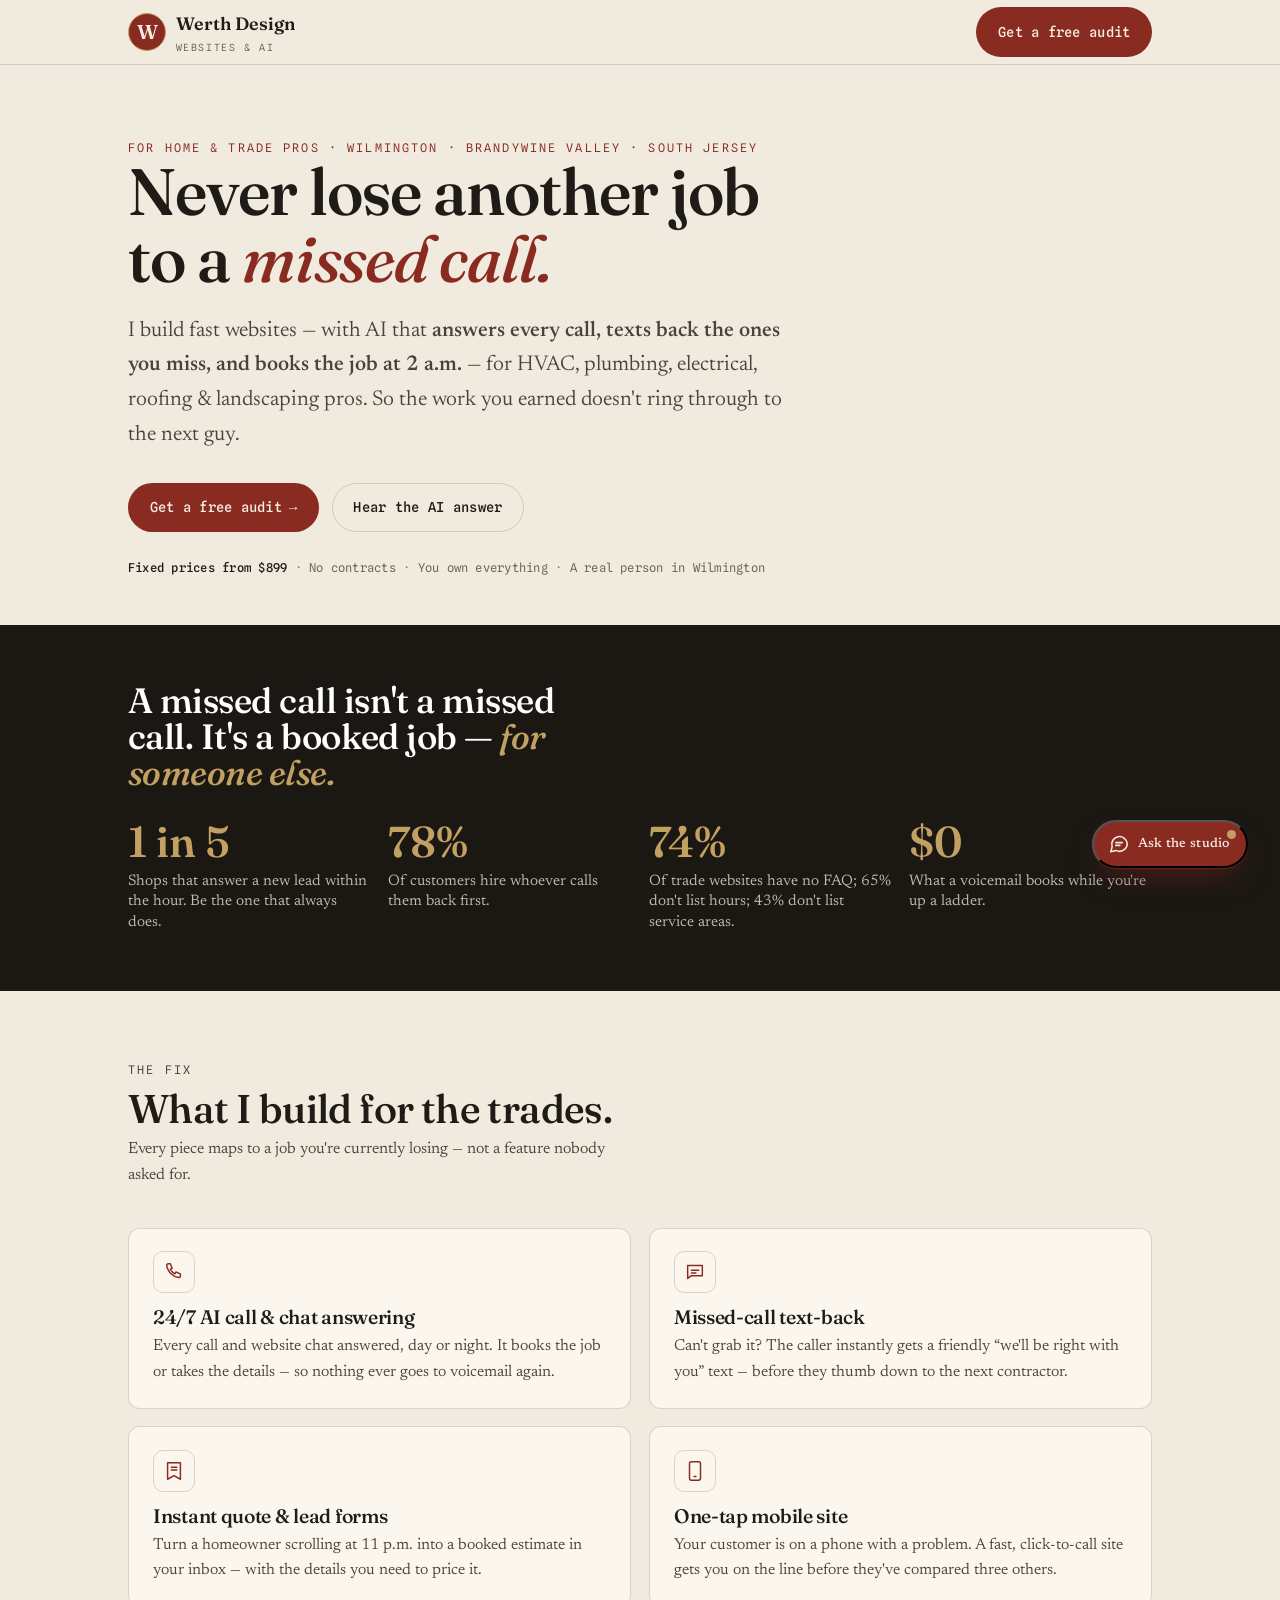
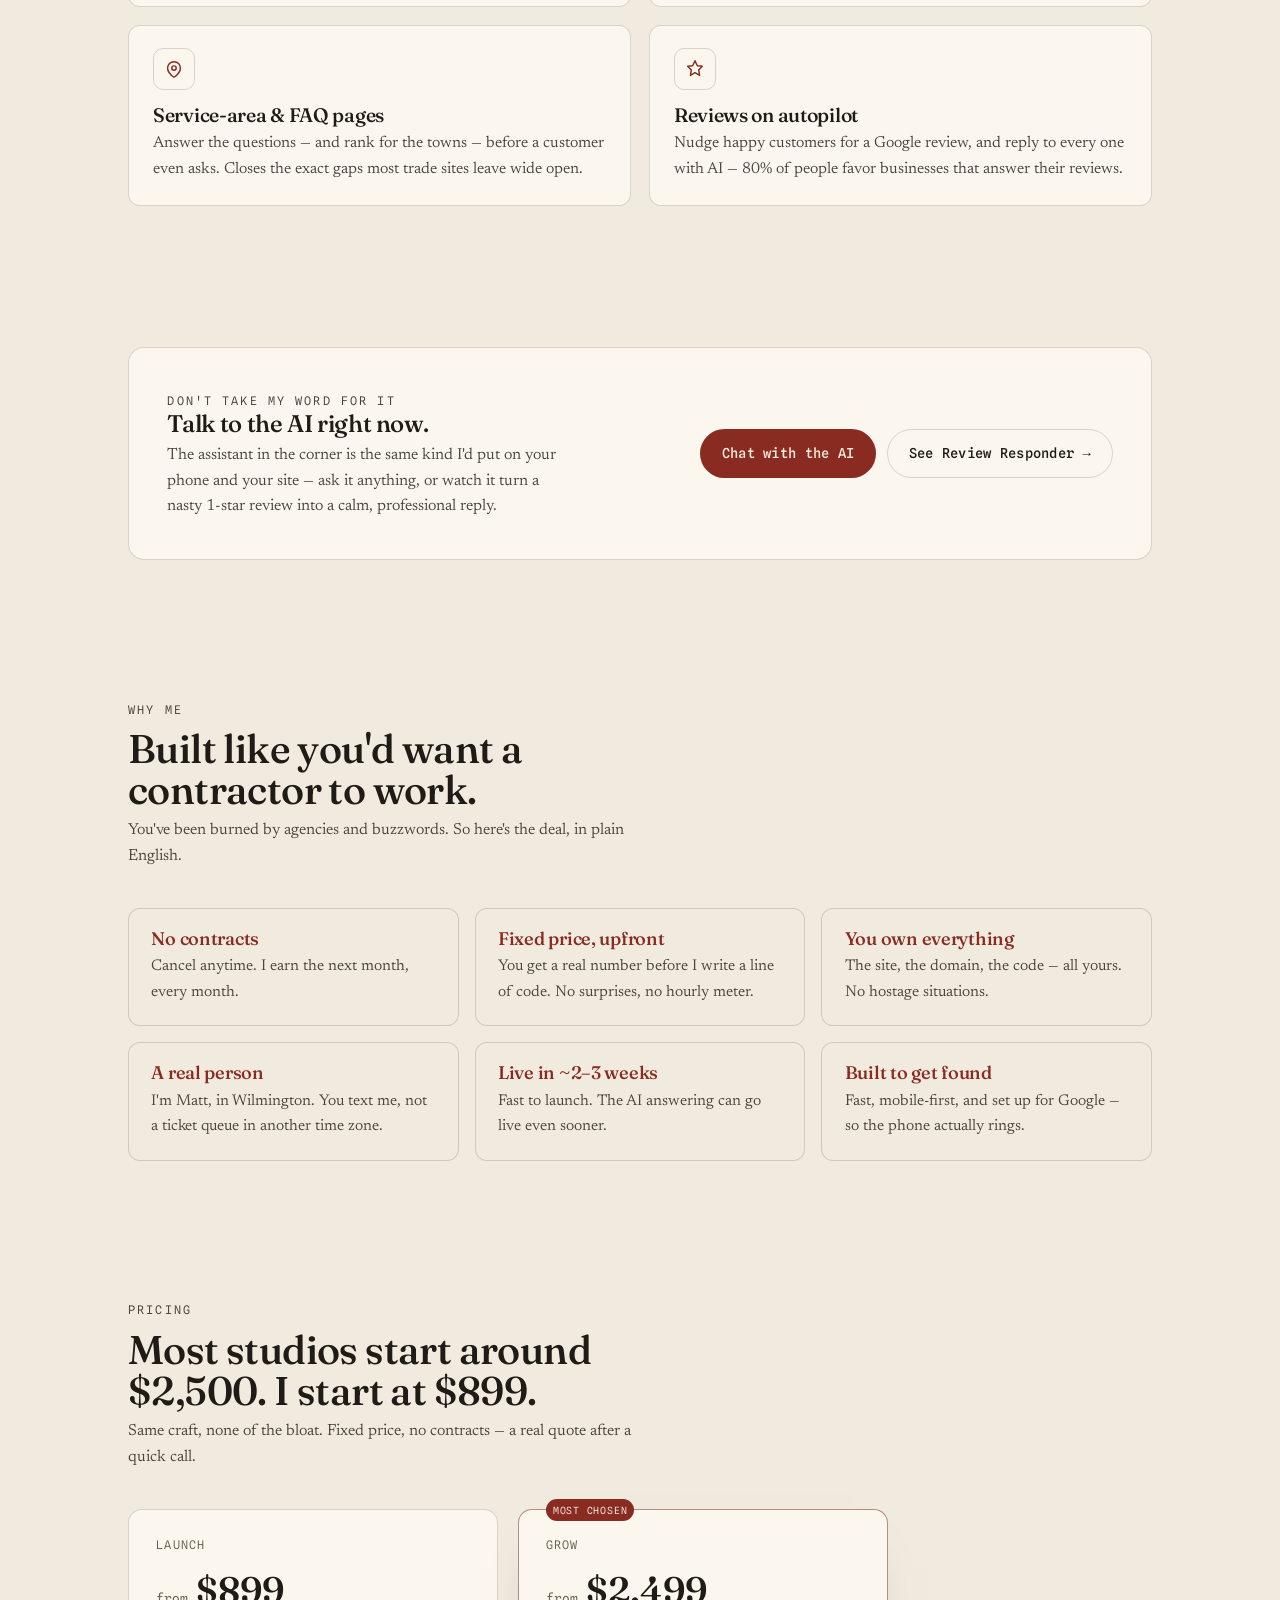
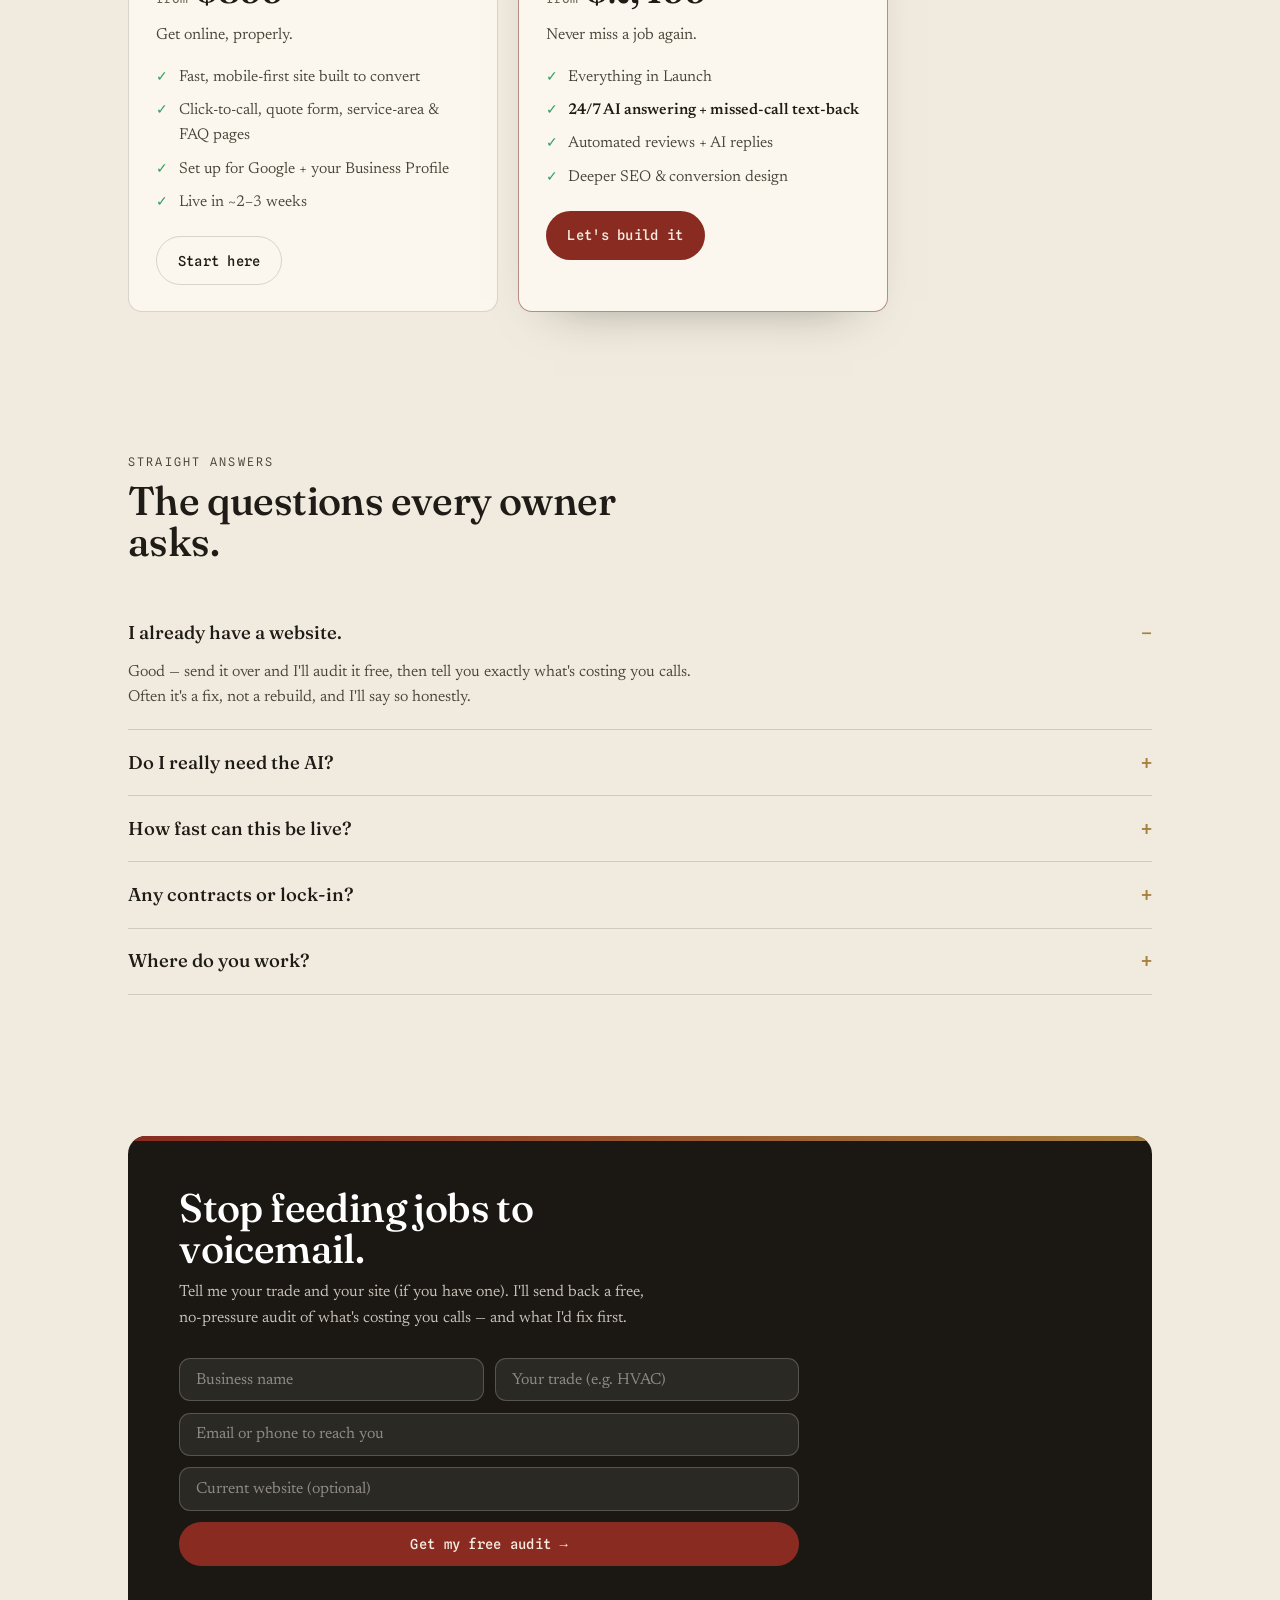
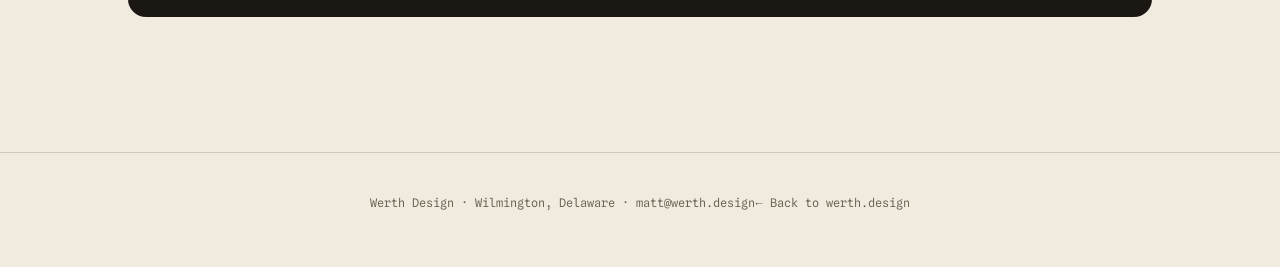
==== for/home-services/index.html @ 43d258b4 "Add /for/home-services landing page (SEO + conversion for the #1 segment) Trade-focused page: missed" ====
<!DOCTYPE html>
<html lang="en">
<head>
<meta charset="utf-8" />
<meta name="viewport" content="width=device-width, initial-scale=1" />
<title>Home Services Websites + AI That Answers Every Call — Wilmington, DE | Werth Design</title>
<meta name="description" content="Fast websites and AI that answers every call for home & trade pros — HVAC, plumbing, electrical, roofing, landscaping — across Wilmington, the Brandywine Valley & South Jersey. Never lose a job to voicemail. Fixed prices from $899, no contracts." />
<link rel="canonical" href="https://werth.design/for/home-services/" />
<meta name="robots" content="index, follow" />
<meta property="og:type" content="website" />
<meta property="og:url" content="https://werth.design/for/home-services/" />
<meta property="og:title" content="Never lose another job to a missed call — Websites + AI for the trades" />
<meta property="og:description" content="Fast websites + AI that answers every call, texts back missed ones, and books the job at 2 a.m. For home & trade pros in Wilmington, the Brandywine Valley & South Jersey." />
<meta property="og:image" content="https://werth.design/assets/og-image.png" />
<meta name="twitter:card" content="summary_large_image" />
<link rel="icon" type="image/svg+xml" href="/assets/favicon.svg" />
<link rel="preconnect" href="https://fonts.googleapis.com" />
<link rel="preconnect" href="https://fonts.gstatic.com" crossorigin />
<link href="https://fonts.googleapis.com/css2?family=Fraunces:ital,opsz,wght@0,9..144,400..600;1,9..144,400..500&family=Newsreader:opsz,wght@6..72,320..500&family=Spline+Sans+Mono:wght@400;500;600&display=swap" rel="stylesheet" />
<link rel="stylesheet" href="/assets/chatbot.css?v=6" />
<script type="application/ld+json">
{
  "@context": "https://schema.org",
  "@type": "Service",
  "serviceType": "Website design and AI phone/chat answering for home service businesses",
  "provider": { "@type": "LocalBusiness", "name": "Werth Design", "areaServed": ["Wilmington DE","Brandywine Valley","Chester County PA","South Jersey","Greater Philadelphia"], "url": "https://werth.design", "email": "matt@werth.design" },
  "audience": { "@type": "Audience", "audienceType": "HVAC, plumbing, electrical, roofing, landscaping and other home & trade services" },
  "offers": { "@type": "Offer", "priceCurrency": "USD", "price": "899", "description": "Starter website from $899; website with AI answering from $2,499. Fixed price, no contracts." }
}
</script>
<style>
  :root{
    --paper:#f1ebdf; --paper-2:#ece4d4; --paper-deep:#e6ddc9; --card:#fbf7ee;
    --ink:#1f1b16; --ink-soft:#4a4339; --ink-faint:#6b6253;
    --oxblood:#8a2b22; --oxblood-dk:#6e2019; --brass:#a6803f; --brass-lt:#c2a061; --green:#2f9e5f;
    --night:#1b1814; --hair:rgba(31,27,22,.16); --hair-2:rgba(31,27,22,.09);
    --disp:"Fraunces",Georgia,serif; --text:"Newsreader",Georgia,serif; --mono:"Spline Sans Mono",ui-monospace,monospace;
    --ease:cubic-bezier(.2,.65,.2,1);
  }
  *{box-sizing:border-box;margin:0;padding:0;}
  html{scroll-behavior:smooth;-webkit-text-size-adjust:100%;}
  body{background:var(--paper);color:var(--ink);font-family:var(--text);font-size:clamp(1.02rem,.5vw+.95rem,1.14rem);line-height:1.62;font-weight:380;-webkit-font-smoothing:antialiased;}
  .wrap{max-width:1120px;margin:0 auto;padding:0 clamp(1.2rem,4vw,3rem);}
  a{color:var(--oxblood);text-decoration:none;} a:hover{text-decoration:underline;}
  strong{font-weight:560;color:inherit;}
  h1,h2,h3{font-family:var(--disp);letter-spacing:-.015em;line-height:1.03;}
  .btn{display:inline-flex;align-items:center;gap:.5em;font-family:var(--mono);font-size:.86rem;letter-spacing:.02em;font-weight:500;padding:.9em 1.5em;border-radius:100px;cursor:pointer;border:1px solid transparent;transition:transform .15s var(--ease),background .2s;text-decoration:none;}
  .btn:hover{transform:translateY(-1px);text-decoration:none;}
  .btn-cta{background:var(--oxblood);color:#f6ede0;}
  .btn-cta:hover{background:var(--oxblood-dk);}
  .btn-ghost{background:transparent;color:var(--ink);border-color:var(--hair);}
  .btn-ghost:hover{border-color:var(--oxblood);color:var(--oxblood);}
  .kicker{font-family:var(--mono);font-size:.74rem;letter-spacing:.18em;text-transform:uppercase;color:var(--oxblood);}

  /* header */
  header.lp{position:sticky;top:0;z-index:30;background:color-mix(in srgb,var(--paper) 90%,transparent);backdrop-filter:blur(8px);border-bottom:1px solid var(--hair);}
  .lp-head{display:flex;align-items:center;justify-content:space-between;height:64px;}
  .brand{display:flex;align-items:center;gap:.6rem;color:var(--ink);}
  .brand:hover{text-decoration:none;}
  .seal{width:38px;height:38px;border-radius:50%;background:var(--oxblood);color:#f3ecdf;display:grid;place-items:center;font-family:var(--disp);font-weight:600;font-size:1.25rem;border:1.5px solid var(--brass-lt);}
  .brand b{font-family:var(--disp);font-weight:600;font-size:1.12rem;}
  .brand small{display:block;font-family:var(--mono);font-size:.62rem;letter-spacing:.16em;text-transform:uppercase;color:var(--ink-faint);}

  /* hero */
  .hero{padding:clamp(2.6rem,6vw,4.6rem) 0 clamp(2rem,4vw,3rem);}
  .hero h1{font-weight:560;font-size:clamp(2.4rem,6vw,4.1rem);max-width:16ch;}
  .hero h1 em{color:var(--oxblood);font-style:italic;font-weight:500;}
  .hero .sub{font-size:clamp(1.14rem,1.7vw,1.34rem);color:var(--ink-soft);margin-top:1.3rem;max-width:56ch;}
  .hero-cta{display:flex;flex-wrap:wrap;gap:.8rem;margin-top:1.9rem;}
  .trust-line{font-family:var(--mono);font-size:.76rem;letter-spacing:.02em;color:var(--ink-faint);margin-top:1.6rem;}
  .trust-line b{color:var(--ink);font-weight:500;}
  .trust-line .sep{color:var(--brass);margin:0 .45rem;}

  /* pain band */
  .pain{background:var(--night);color:var(--paper);padding:clamp(2.4rem,5vw,3.6rem) 0;}
  .pain h2{color:#fff;font-weight:520;font-size:clamp(1.6rem,3vw,2.2rem);max-width:20ch;}
  .pain h2 em{color:var(--brass-lt);font-style:italic;font-weight:500;}
  .pain-grid{display:grid;grid-template-columns:repeat(4,1fr);gap:1.1rem;margin-top:1.8rem;}
  .pain-stat .n{font-family:var(--disp);font-weight:560;font-size:clamp(1.9rem,3.4vw,2.7rem);color:var(--brass-lt);line-height:1;}
  .pain-stat .l{margin-top:.5rem;font-size:.95rem;color:rgba(241,235,223,.78);line-height:1.35;}

  /* sections */
  section{padding:clamp(2.8rem,5.5vw,4.4rem) 0;}
  .section-head{max-width:56ch;margin-bottom:clamp(1.8rem,3vw,2.6rem);}
  .section-head h2{font-weight:520;font-size:clamp(1.7rem,3.4vw,2.5rem);margin:.5rem 0 .5rem;}
  .section-head p{color:var(--ink-soft);}

  /* feature list */
  .feat{display:grid;grid-template-columns:1fr 1fr;gap:1.1rem;}
  .fcard{background:var(--card);border:1px solid var(--hair);border-radius:12px;padding:1.4rem 1.5rem;transition:transform .3s var(--ease),box-shadow .3s;}
  .fcard:hover{transform:translateY(-3px);box-shadow:0 22px 44px -34px rgba(31,27,22,.5);}
  .fcard .ic{width:42px;height:42px;border-radius:10px;border:1px solid var(--hair);color:var(--oxblood);display:grid;place-items:center;margin-bottom:.9rem;}
  .fcard .ic svg{width:22px;height:22px;}
  .fcard h3{font-weight:520;font-size:1.22rem;}
  .fcard p{color:var(--ink-soft);font-size:.99rem;margin-top:.4rem;}

  /* proof */
  .proof-box{background:var(--card);border:1px solid var(--hair);border-radius:16px;padding:clamp(1.6rem,3vw,2.4rem);display:flex;flex-wrap:wrap;align-items:center;justify-content:space-between;gap:1.4rem;}
  .proof-box .t{max-width:44ch;}
  .proof-box h3{font-weight:520;font-size:1.5rem;}
  .proof-box p{color:var(--ink-soft);margin-top:.4rem;}
  .proof-box .acts{display:flex;flex-wrap:wrap;gap:.7rem;}

  /* why / trust cards */
  .why{display:grid;grid-template-columns:repeat(3,1fr);gap:1rem;}
  .wcard{padding:1.3rem 1.4rem;border:1px solid var(--hair);border-radius:12px;background:var(--paper);}
  .wcard h3{font-weight:520;font-size:1.14rem;color:var(--oxblood);}
  .wcard p{color:var(--ink-soft);font-size:.97rem;margin-top:.35rem;}

  /* pricing */
  .price-grid{display:grid;grid-template-columns:1fr 1fr;gap:1.2rem;max-width:760px;}
  .price{background:var(--card);border:1px solid var(--hair);border-radius:14px;padding:1.6rem 1.7rem;position:relative;}
  .price.best{border-color:color-mix(in srgb,var(--oxblood) 42%,var(--hair));box-shadow:0 24px 50px -36px rgba(31,27,22,.5);}
  .price .flag{position:absolute;top:-.7rem;left:1.7rem;font-family:var(--mono);font-size:.62rem;letter-spacing:.08em;text-transform:uppercase;background:var(--oxblood);color:#f6ede0;padding:.3em .7em;border-radius:100px;}
  .price .nm{font-family:var(--mono);font-size:.74rem;letter-spacing:.1em;text-transform:uppercase;color:var(--ink-faint);}
  .price .amt{font-family:var(--disp);font-weight:560;font-size:2.3rem;margin:.3rem 0 .2rem;}
  .price .amt span{font-size:.8rem;font-family:var(--mono);color:var(--ink-faint);font-weight:400;}
  .price .for{color:var(--ink-soft);}
  .price ul{list-style:none;margin:1rem 0 1.3rem;}
  .price li{position:relative;padding-left:1.4rem;margin:.5rem 0;font-size:.98rem;color:var(--ink-soft);}
  .price li::before{content:"✓";position:absolute;left:0;color:var(--green);font-family:var(--mono);font-size:.85rem;}
  .price li strong{color:var(--ink);}

  /* faq */
  .faq details{border-bottom:1px solid var(--hair);padding:1.1rem 0;}
  .faq summary{font-family:var(--disp);font-weight:500;font-size:1.16rem;cursor:pointer;list-style:none;display:flex;justify-content:space-between;gap:1rem;}
  .faq summary::-webkit-details-marker{display:none;}
  .faq summary::after{content:"+";color:var(--brass);font-family:var(--mono);transition:transform .2s;}
  .faq details[open] summary::after{content:"–";}
  .faq details p{color:var(--ink-soft);margin-top:.7rem;max-width:64ch;}

  /* final cta + form */
  .final{background:var(--night);color:var(--paper);border-radius:18px;padding:clamp(2rem,4vw,3.2rem);position:relative;overflow:hidden;}
  .final::before{content:"";position:absolute;top:0;left:0;right:0;height:5px;background:linear-gradient(90deg,var(--oxblood),var(--brass));}
  .final h2{color:#fff;font-weight:520;font-size:clamp(1.7rem,3.4vw,2.5rem);max-width:20ch;}
  .final p{color:rgba(241,235,223,.82);margin-top:.7rem;max-width:52ch;}
  .aform{margin-top:1.6rem;display:grid;grid-template-columns:1fr 1fr;gap:.7rem;max-width:620px;}
  .aform input{background:rgba(241,235,223,.08);border:1px solid rgba(241,235,223,.22);border-radius:11px;padding:.8rem 1rem;font-family:var(--text);font-size:1rem;color:#fff;}
  .aform input::placeholder{color:rgba(241,235,223,.5);}
  .aform input:focus{outline:none;border-color:var(--brass-lt);}
  .aform .full{grid-column:1 / -1;}
  .aform button{grid-column:1 / -1;justify-content:center;}
  .aform-ok{grid-column:1 / -1;color:var(--brass-lt);font-family:var(--mono);font-size:.9rem;}

  footer.lp{padding:2.6rem 0 3.4rem;border-top:1px solid var(--hair);margin-top:clamp(2.5rem,5vw,4rem);font-family:var(--mono);font-size:.74rem;color:var(--ink-faint);display:flex;flex-wrap:wrap;justify-content:space-between;gap:.8rem;}
  footer.lp a{color:var(--ink-faint);}

  @media (max-width:820px){
    .pain-grid{grid-template-columns:1fr 1fr;}
    .feat,.why,.price-grid,.aform{grid-template-columns:1fr;}
  }
</style>
</head>
<body>

<header class="lp">
  <div class="wrap lp-head">
    <a class="brand" href="/"><span class="seal">W</span><span><b>Werth Design</b><small>Websites &amp; AI</small></span></a>
    <a class="btn btn-cta" href="#audit">Get a free audit</a>
  </div>
</header>

<main>
  <!-- HERO -->
  <section class="hero">
    <div class="wrap">
      <p class="kicker">For home &amp; trade pros · Wilmington · Brandywine Valley · South Jersey</p>
      <h1>Never lose another job to a <em>missed call.</em></h1>
      <p class="sub">I build fast websites — with AI that <strong>answers every call, texts back the ones you miss, and books the job at 2&nbsp;a.m.</strong> — for HVAC, plumbing, electrical, roofing &amp; landscaping pros. So the work you earned doesn't ring through to the next guy.</p>
      <div class="hero-cta">
        <a class="btn btn-cta" href="#audit">Get a free audit <span aria-hidden="true">→</span></a>
        <button class="btn btn-ghost" type="button" data-open-chat>Hear the AI answer</button>
      </div>
      <p class="trust-line"><b>Fixed prices from $899</b><span class="sep">·</span>No contracts<span class="sep">·</span>You own everything<span class="sep">·</span>A real person in Wilmington</p>
    </div>
  </section>

  <!-- PAIN -->
  <section class="pain">
    <div class="wrap">
      <h2>A missed call isn't a missed call. It's a booked job — <em>for someone else.</em></h2>
      <div class="pain-grid">
        <div class="pain-stat"><div class="n">1 in 5</div><div class="l">Shops that answer a new lead within the hour. Be the one that always does.</div></div>
        <div class="pain-stat"><div class="n">78%</div><div class="l">Of customers hire whoever calls them back first.</div></div>
        <div class="pain-stat"><div class="n">74%</div><div class="l">Of trade websites have no FAQ; 65% don't list hours; 43% don't list service areas.</div></div>
        <div class="pain-stat"><div class="n">$0</div><div class="l">What a voicemail books while you're up a ladder.</div></div>
      </div>
    </div>
  </section>

  <!-- THE FIX -->
  <section id="fix">
    <div class="wrap">
      <div class="section-head">
        <p class="kicker">The fix</p>
        <h2>What I build for the trades.</h2>
        <p>Every piece maps to a job you're currently losing — not a feature nobody asked for.</p>
      </div>
      <div class="feat">
        <div class="fcard">
          <span class="ic" aria-hidden="true"><svg viewBox="0 0 24 24" fill="none" stroke="currentColor" stroke-width="1.6" stroke-linecap="round" stroke-linejoin="round"><path d="M4 5a2 2 0 0 1 2-2h2l2 5-2 1a12 12 0 0 0 5 5l1-2 5 2v2a2 2 0 0 1-2 2A16 16 0 0 1 4 5Z"/></svg></span>
          <h3>24/7 AI call &amp; chat answering</h3>
          <p>Every call and website chat answered, day or night. It books the job or takes the details — so nothing ever goes to voicemail again.</p>
        </div>
        <div class="fcard">
          <span class="ic" aria-hidden="true"><svg viewBox="0 0 24 24" fill="none" stroke="currentColor" stroke-width="1.6" stroke-linecap="round" stroke-linejoin="round"><path d="M4 5h16v11H8l-4 3V5Z"/><path d="M8 10h8M8 13h5"/></svg></span>
          <h3>Missed-call text-back</h3>
          <p>Can't grab it? The caller instantly gets a friendly “we'll be right with you” text — before they thumb down to the next contractor.</p>
        </div>
        <div class="fcard">
          <span class="ic" aria-hidden="true"><svg viewBox="0 0 24 24" fill="none" stroke="currentColor" stroke-width="1.6" stroke-linecap="round" stroke-linejoin="round"><path d="M5 3h14v18l-7-4-7 4V3Z"/><path d="M9 8h6M9 11h6"/></svg></span>
          <h3>Instant quote &amp; lead forms</h3>
          <p>Turn a homeowner scrolling at 11 p.m. into a booked estimate in your inbox — with the details you need to price it.</p>
        </div>
        <div class="fcard">
          <span class="ic" aria-hidden="true"><svg viewBox="0 0 24 24" fill="none" stroke="currentColor" stroke-width="1.6" stroke-linecap="round" stroke-linejoin="round"><rect x="6" y="2" width="12" height="20" rx="2"/><path d="M11 18h2"/></svg></span>
          <h3>One-tap mobile site</h3>
          <p>Your customer is on a phone with a problem. A fast, click-to-call site gets you on the line before they've compared three others.</p>
        </div>
        <div class="fcard">
          <span class="ic" aria-hidden="true"><svg viewBox="0 0 24 24" fill="none" stroke="currentColor" stroke-width="1.6" stroke-linecap="round" stroke-linejoin="round"><path d="M12 21s-7-4.5-7-10a7 7 0 0 1 14 0c0 5.5-7 10-7 10Z"/><circle cx="12" cy="11" r="2.4"/></svg></span>
          <h3>Service-area &amp; FAQ pages</h3>
          <p>Answer the questions — and rank for the towns — before a customer even asks. Closes the exact gaps most trade sites leave wide open.</p>
        </div>
        <div class="fcard">
          <span class="ic" aria-hidden="true"><svg viewBox="0 0 24 24" fill="none" stroke="currentColor" stroke-width="1.6" stroke-linecap="round" stroke-linejoin="round"><path d="M12 3l2.5 5.5L20 9l-4 4 1 6-5-3-5 3 1-6-4-4 5.5-.5Z"/></svg></span>
          <h3>Reviews on autopilot</h3>
          <p>Nudge happy customers for a Google review, and reply to every one with AI — 80% of people favor businesses that answer their reviews.</p>
        </div>
      </div>
    </div>
  </section>

  <!-- PROOF -->
  <section id="proof">
    <div class="wrap">
      <div class="proof-box">
        <div class="t">
          <p class="kicker">Don't take my word for it</p>
          <h3>Talk to the AI right now.</h3>
          <p>The assistant in the corner is the same kind I'd put on your phone and your site — ask it anything, or watch it turn a nasty 1-star review into a calm, professional reply.</p>
        </div>
        <div class="acts">
          <button class="btn btn-cta" type="button" data-open-chat>Chat with the AI</button>
          <a class="btn btn-ghost" href="/tools/review-responder.html">See Review Responder →</a>
        </div>
      </div>
    </div>
  </section>

  <!-- WHY -->
  <section id="why">
    <div class="wrap">
      <div class="section-head">
        <p class="kicker">Why me</p>
        <h2>Built like you'd want a contractor to work.</h2>
        <p>You've been burned by agencies and buzzwords. So here's the deal, in plain English.</p>
      </div>
      <div class="why">
        <div class="wcard"><h3>No contracts</h3><p>Cancel anytime. I earn the next month, every month.</p></div>
        <div class="wcard"><h3>Fixed price, upfront</h3><p>You get a real number before I write a line of code. No surprises, no hourly meter.</p></div>
        <div class="wcard"><h3>You own everything</h3><p>The site, the domain, the code — all yours. No hostage situations.</p></div>
        <div class="wcard"><h3>A real person</h3><p>I'm Matt, in Wilmington. You text me, not a ticket queue in another time zone.</p></div>
        <div class="wcard"><h3>Live in ~2–3 weeks</h3><p>Fast to launch. The AI answering can go live even sooner.</p></div>
        <div class="wcard"><h3>Built to get found</h3><p>Fast, mobile-first, and set up for Google — so the phone actually rings.</p></div>
      </div>
    </div>
  </section>

  <!-- PRICING -->
  <section id="pricing">
    <div class="wrap">
      <div class="section-head">
        <p class="kicker">Pricing</p>
        <h2>Most studios start around $2,500. I start at $899.</h2>
        <p>Same craft, none of the bloat. Fixed price, no contracts — a real quote after a quick call.</p>
      </div>
      <div class="price-grid">
        <div class="price">
          <p class="nm">Launch</p>
          <p class="amt"><span>from</span> $899</p>
          <p class="for">Get online, properly.</p>
          <ul>
            <li>Fast, mobile-first site built to convert</li>
            <li>Click-to-call, quote form, service-area &amp; FAQ pages</li>
            <li>Set up for Google + your Business Profile</li>
            <li>Live in ~2–3 weeks</li>
          </ul>
          <a class="btn btn-ghost" href="#audit">Start here</a>
        </div>
        <div class="price best">
          <span class="flag">Most chosen</span>
          <p class="nm">Grow</p>
          <p class="amt"><span>from</span> $2,499</p>
          <p class="for">Never miss a job again.</p>
          <ul>
            <li>Everything in Launch</li>
            <li><strong>24/7 AI answering + missed-call text-back</strong></li>
            <li>Automated reviews + AI replies</li>
            <li>Deeper SEO &amp; conversion design</li>
          </ul>
          <a class="btn btn-cta" href="#audit">Let's build it</a>
        </div>
      </div>
    </div>
  </section>

  <!-- FAQ -->
  <section id="faq">
    <div class="wrap">
      <div class="section-head"><p class="kicker">Straight answers</p><h2>The questions every owner asks.</h2></div>
      <div class="faq">
        <details open><summary>I already have a website.</summary><p>Good — send it over and I'll audit it free, then tell you exactly what's costing you calls. Often it's a fix, not a rebuild, and I'll say so honestly.</p></details>
        <details><summary>Do I really need the AI?</summary><p>If you ever miss calls — on a job, after hours, on a weekend — then yes. It pays for itself the first job it saves from going to voicemail (and your competitor).</p></details>
        <details><summary>How fast can this be live?</summary><p>A Launch site is typically ~2–3 weeks. The AI answering can often go live sooner, since it works alongside whatever site you have now.</p></details>
        <details><summary>Any contracts or lock-in?</summary><p>None. Fixed price up front, month-to-month on anything ongoing, and you own the site, domain, and code outright.</p></details>
        <details><summary>Where do you work?</summary><p>Websites for the trades across Wilmington, the Brandywine Valley, Chester County, and South Jersey. The AI tools I can set up for shops anywhere.</p></details>
      </div>
    </div>
  </section>

  <!-- FINAL CTA -->
  <section id="audit">
    <div class="wrap">
      <div class="final">
        <h2>Stop feeding jobs to voicemail.</h2>
        <p>Tell me your trade and your site (if you have one). I'll send back a free, no-pressure audit of what's costing you calls — and what I'd fix first.</p>
        <form class="aform" id="auditForm">
          <input type="text" name="business" id="af-biz" placeholder="Business name" autocomplete="organization" required />
          <input type="text" name="trade" id="af-trade" placeholder="Your trade (e.g. HVAC)" />
          <input type="email" name="email" id="af-email" class="full" placeholder="Email or phone to reach you" autocomplete="email" required />
          <input type="url" name="website" id="af-site" class="full" placeholder="Current website (optional)" />
          <button class="btn btn-cta" type="submit">Get my free audit →</button>
          <p class="aform-ok" id="af-ok" hidden>Got it — I'll be in touch within a day. Thanks for reaching out. ✦</p>
        </form>
      </div>
    </div>
  </section>
</main>

<footer class="lp">
  <div class="wrap lp-head" style="height:auto;flex-wrap:wrap;">
    <span>Werth Design · Wilmington, Delaware · <a href="mailto:matt@werth.design">matt@werth.design</a></span>
    <span><a href="/">← Back to werth.design</a></span>
  </div>
</footer>

<!-- ====================== AI CHAT DEMO (Raven) ====================== -->
<div class="wren" id="wren">
  <button class="wren-launch" id="wren-launch" aria-expanded="false" aria-controls="wren-panel" aria-label="Open the studio assistant">
    <span class="wren-launch-icon" aria-hidden="true">
      <svg viewBox="0 0 24 24" width="22" height="22" fill="none" stroke="currentColor" stroke-width="1.7" stroke-linecap="round" stroke-linejoin="round">
        <path d="M21 11.5a8.5 8.5 0 0 1-12.4 7.5L3 20.5l1.5-5.4A8.5 8.5 0 1 1 21 11.5Z"/>
        <path d="M8.5 10.5h7M8.5 13.5h4.5"/>
      </svg>
    </span>
    <span class="wren-launch-label">Ask the studio</span>
    <span class="wren-launch-dot" aria-hidden="true"></span>
  </button>

  <section class="wren-panel" id="wren-panel" role="dialog" aria-modal="false" aria-labelledby="wren-title" hidden>
    <header class="wren-head">
      <span class="wren-avatar" aria-hidden="true">R</span>
      <div class="wren-id">
        <p class="wren-name" id="wren-title">Raven <span class="wren-badge">AI demo</span></p>
        <p class="wren-sub"><span class="wren-status-dot" aria-hidden="true"></span> Werth Design's studio assistant</p>
      </div>
      <button class="wren-close" id="wren-close" aria-label="Close chat">
        <svg viewBox="0 0 24 24" width="18" height="18" fill="none" stroke="currentColor" stroke-width="1.8" stroke-linecap="round"><path d="M6 6l12 12M18 6L6 18"/></svg>
      </button>
    </header>

    <div class="wren-log" id="wren-log" role="log" aria-live="polite"></div>

    <div class="wren-quick" id="wren-quick" aria-label="Suggested questions"></div>

    <form class="wren-form" id="wren-form" autocomplete="off">
      <input class="wren-input" id="wren-input" type="text" placeholder="Type a message…" aria-label="Type a message to Raven" maxlength="280" />
      <button class="wren-send" type="submit" aria-label="Send">
        <svg viewBox="0 0 24 24" width="18" height="18" fill="none" stroke="currentColor" stroke-width="1.8" stroke-linecap="round" stroke-linejoin="round"><path d="M4 12l16-7-7 16-2.5-6.5L4 12Z"/></svg>
      </button>
    </form>
    <p class="wren-foot">A live demo of the kind of assistant I build for clients.</p>
  </section>
</div>

<script src="/assets/chatbot.js?v=13" defer></script>
<script>
  (function(){
    var f = document.getElementById('auditForm');
    if(!f) return;
    f.addEventListener('submit', function(e){
      e.preventDefault();
      var biz=document.getElementById('af-biz').value.trim();
      var email=document.getElementById('af-email').value.trim();
      if(!biz||!email){ return; }
      var btn=f.querySelector('button'); btn.disabled=true; btn.textContent='Sending…';
      fetch('https://formspree.io/f/xeebokgb',{
        method:'POST', headers:{'Accept':'application/json','Content-Type':'application/json'},
        body: JSON.stringify({
          _subject:'Home-services audit request: '+biz,
          business:biz, trade:document.getElementById('af-trade').value.trim(),
          email:email, website:document.getElementById('af-site').value.trim(),
          source:'/for/home-services'
        })
      }).then(function(r){
        if(r.ok){ ['af-biz','af-trade','af-email','af-site'].forEach(function(id){document.getElementById(id).style.display='none';}); btn.style.display='none'; document.getElementById('af-ok').hidden=false; }
        else { btn.disabled=false; btn.textContent='Get my free audit →'; }
      }).catch(function(){ btn.disabled=false; btn.textContent='Get my free audit →'; });
    });
  })();
</script>
</body>
</html>
---- assets/chatbot.css ----
/* Wren — chat widget. Uses the brand tokens from styles.css (:root). */

.wren { position: fixed; right: clamp(1rem, 3vw, 2rem); bottom: clamp(1rem, 3vw, 2rem); z-index: 1100; }

/* ---------- launcher ---------- */
.wren-launch {
  position: relative; display: inline-flex; align-items: center; gap: 0.6em;
  background: var(--oxblood); color: #f6ede0;
  font-family: var(--font-mono); font-size: 0.82rem; font-weight: 500; letter-spacing: 0.02em;
  padding: 0.85em 1.25em 0.85em 1.05em; border-radius: 100px;
  box-shadow: 0 1px 0 var(--oxblood-dk), 0 14px 30px -12px rgba(110,32,25,0.8);
  transition: transform 0.3s var(--ease), background 0.3s var(--ease), box-shadow 0.3s var(--ease);
}
.wren-launch:hover { transform: translateY(-2px); background: var(--oxblood-dk); box-shadow: 0 1px 0 var(--oxblood-dk), 0 20px 38px -14px rgba(110,32,25,0.9); }
.wren-launch-icon { display: inline-flex; }
.wren-launch-dot {
  position: absolute; top: 0.5rem; right: 0.6rem; width: 9px; height: 9px; border-radius: 50%;
  background: var(--brass-lt); box-shadow: 0 0 0 0 color-mix(in srgb, var(--brass-lt) 80%, transparent);
  animation: wren-pulse 2.4s ease-out infinite;
}
@keyframes wren-pulse {
  0% { box-shadow: 0 0 0 0 color-mix(in srgb, var(--brass-lt) 70%, transparent); }
  70% { box-shadow: 0 0 0 8px transparent; }
  100% { box-shadow: 0 0 0 0 transparent; }
}
.wren-open .wren-launch { opacity: 0; pointer-events: none; transform: scale(0.9); }

/* ---------- panel ---------- */
.wren-panel {
  position: absolute; right: 0; bottom: 0;
  width: min(384px, calc(100vw - 2rem));
  height: auto;
  max-height: min(560px, 78vh);                 /* content-sized, capped — no empty space */
  padding: 0;                                   /* override the global `section` padding-block */
  display: none; flex-direction: column;        /* closed by default, regardless of [hidden] */
  background: var(--paper);
  border: 1px solid var(--hairline);
  border-radius: 16px; overflow: hidden;
  box-shadow: 0 40px 80px -30px rgba(31,27,22,0.55), 0 0 0 1px rgba(31,27,22,0.04);
  transform-origin: bottom right;
}
.wren-panel[hidden] { display: none; }
.wren-open .wren-panel { display: flex; animation: wren-in 0.32s var(--ease) both; }
@keyframes wren-in { from { opacity: 0; transform: translateY(12px) scale(0.97); } to { opacity: 1; transform: none; } }

/* header */
.wren-head, .wren-quick, .wren-form, .wren-foot { flex-shrink: 0; }
.wren-head {
  display: flex; align-items: center; gap: 0.75rem; padding: 0.9rem 1rem;
  background: var(--night); color: var(--paper);
  border-bottom: 1px solid rgba(241,235,223,0.12);
}
.wren-avatar {
  width: 38px; height: 38px; flex-shrink: 0; border-radius: 50%;
  display: grid; place-items: center;
  font-family: var(--font-display); font-weight: 600; font-size: 1.15rem; color: #f6ede0;
  background: var(--oxblood); border: 1px solid var(--brass);
}
.wren-id { flex: 1; line-height: 1.2; }
.wren-name { font-family: var(--font-display); font-size: 1.1rem; font-weight: 500; display: flex; align-items: center; gap: 0.5em; }
.wren-badge {
  font-family: var(--font-mono); font-size: 0.54rem; letter-spacing: 0.14em; text-transform: uppercase;
  color: var(--brass-lt); border: 1px solid color-mix(in srgb, var(--brass-lt) 45%, transparent);
  padding: 0.15em 0.5em; border-radius: 100px;
}
.wren-sub { font-family: var(--font-mono); font-size: 0.66rem; letter-spacing: 0.04em; color: rgba(241,235,223,0.6); margin-top: 0.2rem; display: flex; align-items: center; gap: 0.45em; }
.wren-status-dot { width: 7px; height: 7px; border-radius: 50%; background: var(--green); box-shadow: 0 0 0 2px color-mix(in srgb, var(--green) 35%, transparent); }
.wren-close { color: rgba(241,235,223,0.7); padding: 0.3rem; border-radius: 8px; transition: color 0.2s, background 0.2s; }
.wren-close:hover { color: var(--paper); background: rgba(241,235,223,0.1); }

/* message log */
.wren-log {
  flex: 1 1 auto; min-height: 0; overflow-y: auto; padding: 1.1rem 1rem 0.4rem;
  display: flex; flex-direction: column; gap: 0.7rem;
  background:
    radial-gradient(120% 60% at 100% 0%, rgba(166,128,63,0.06), transparent 60%),
    var(--paper);
  scrollbar-width: thin; scrollbar-color: var(--hairline) transparent;
}
.wren-log::-webkit-scrollbar { width: 7px; }
.wren-log::-webkit-scrollbar-thumb { background: var(--hairline); border-radius: 100px; }

.wren-msg {
  max-width: 86%; padding: 0.65rem 0.85rem; border-radius: 14px; font-size: 0.95rem; line-height: 1.5;
  animation: wren-msg-in 0.3s var(--ease) both;
}
@keyframes wren-msg-in { from { opacity: 0; transform: translateY(6px); } to { opacity: 1; transform: none; } }
.wren-bot {
  align-self: flex-start; background: var(--paper-deep); color: var(--ink);
  border: 1px solid var(--hairline-2); border-bottom-left-radius: 5px;
}
.wren-bot strong { color: var(--oxblood); font-weight: 600; }
.wren-bot a { color: var(--oxblood); text-decoration: underline; text-underline-offset: 2px; }
.wren-user {
  align-self: flex-end; background: var(--oxblood); color: #f6ede0; border-bottom-right-radius: 5px;
}

/* typing indicator */
.wren-typing { display: inline-flex; gap: 4px; align-items: center; }
.wren-typing span { width: 7px; height: 7px; border-radius: 50%; background: var(--ink-faint); opacity: 0.5; animation: wren-blink 1.2s infinite ease-in-out; }
.wren-typing span:nth-child(2) { animation-delay: 0.18s; }
.wren-typing span:nth-child(3) { animation-delay: 0.36s; }
@keyframes wren-blink { 0%, 60%, 100% { transform: translateY(0); opacity: 0.35; } 30% { transform: translateY(-3px); opacity: 0.9; } }

/* quick replies */
.wren-quick { display: flex; flex-wrap: wrap; gap: 0.4rem; padding: 0.5rem 1rem; }
.wren-chip {
  font-family: var(--font-mono); font-size: 0.72rem; color: var(--ink);
  background: transparent; border: 1px solid var(--hairline); border-radius: 100px;
  padding: 0.45em 0.85em; transition: all 0.2s var(--ease);
}
.wren-chip:hover { border-color: var(--oxblood); color: var(--oxblood); background: color-mix(in srgb, var(--oxblood) 5%, transparent); transform: translateY(-1px); }

/* input */
.wren-form { display: flex; gap: 0.5rem; padding: 0.7rem 0.8rem 0.3rem; border-top: 1px solid var(--hairline-2); }
.wren-input {
  flex: 1; font-family: var(--font-text); font-size: 0.95rem; color: var(--ink);
  background: var(--paper-2); border: 1px solid var(--hairline); border-radius: 100px;
  padding: 0.7em 1em; transition: border-color 0.2s;
}
.wren-input:focus { outline: none; border-color: var(--oxblood); }
.wren-input::placeholder { color: var(--ink-faint); }
.wren-send {
  width: 42px; height: 42px; flex-shrink: 0; border-radius: 50%; display: grid; place-items: center;
  background: var(--oxblood); color: #f6ede0; transition: transform 0.2s, background 0.2s;
}
.wren-send:hover { background: var(--oxblood-dk); transform: scale(1.05); }
.wren-foot {
  font-family: var(--font-mono); font-size: 0.6rem; letter-spacing: 0.04em; color: var(--ink-faint);
  text-align: center; padding: 0.2rem 1rem 0.7rem;
}

@media (max-width: 480px) {
  .wren { right: 0.8rem; bottom: 0.8rem; }
  .wren-panel { width: calc(100vw - 1.6rem); height: 78vh; }
  .wren-launch-label { display: none; }
  .wren-launch { padding: 0.95em; }
}

@media (prefers-reduced-motion: reduce) {
  .wren-panel, .wren-msg { animation: none; }
  .wren-launch-dot { animation: none; }
}
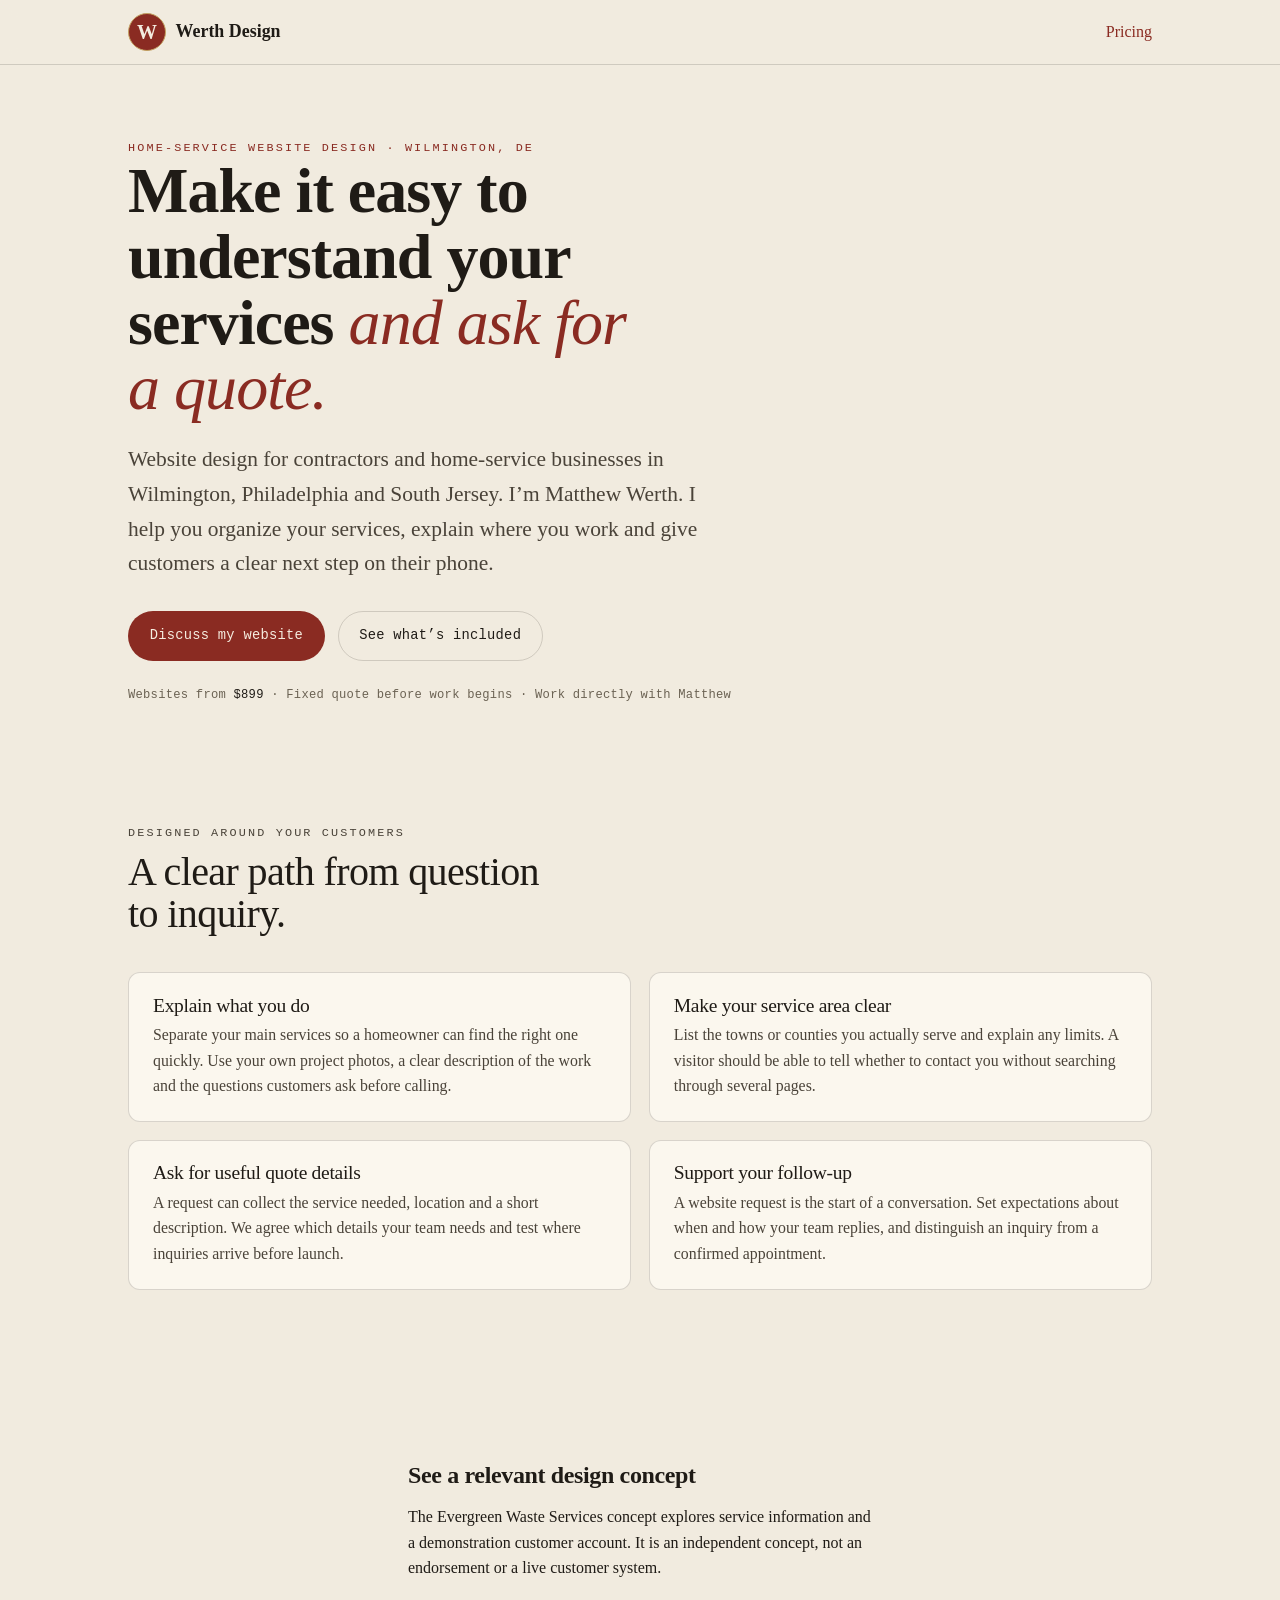
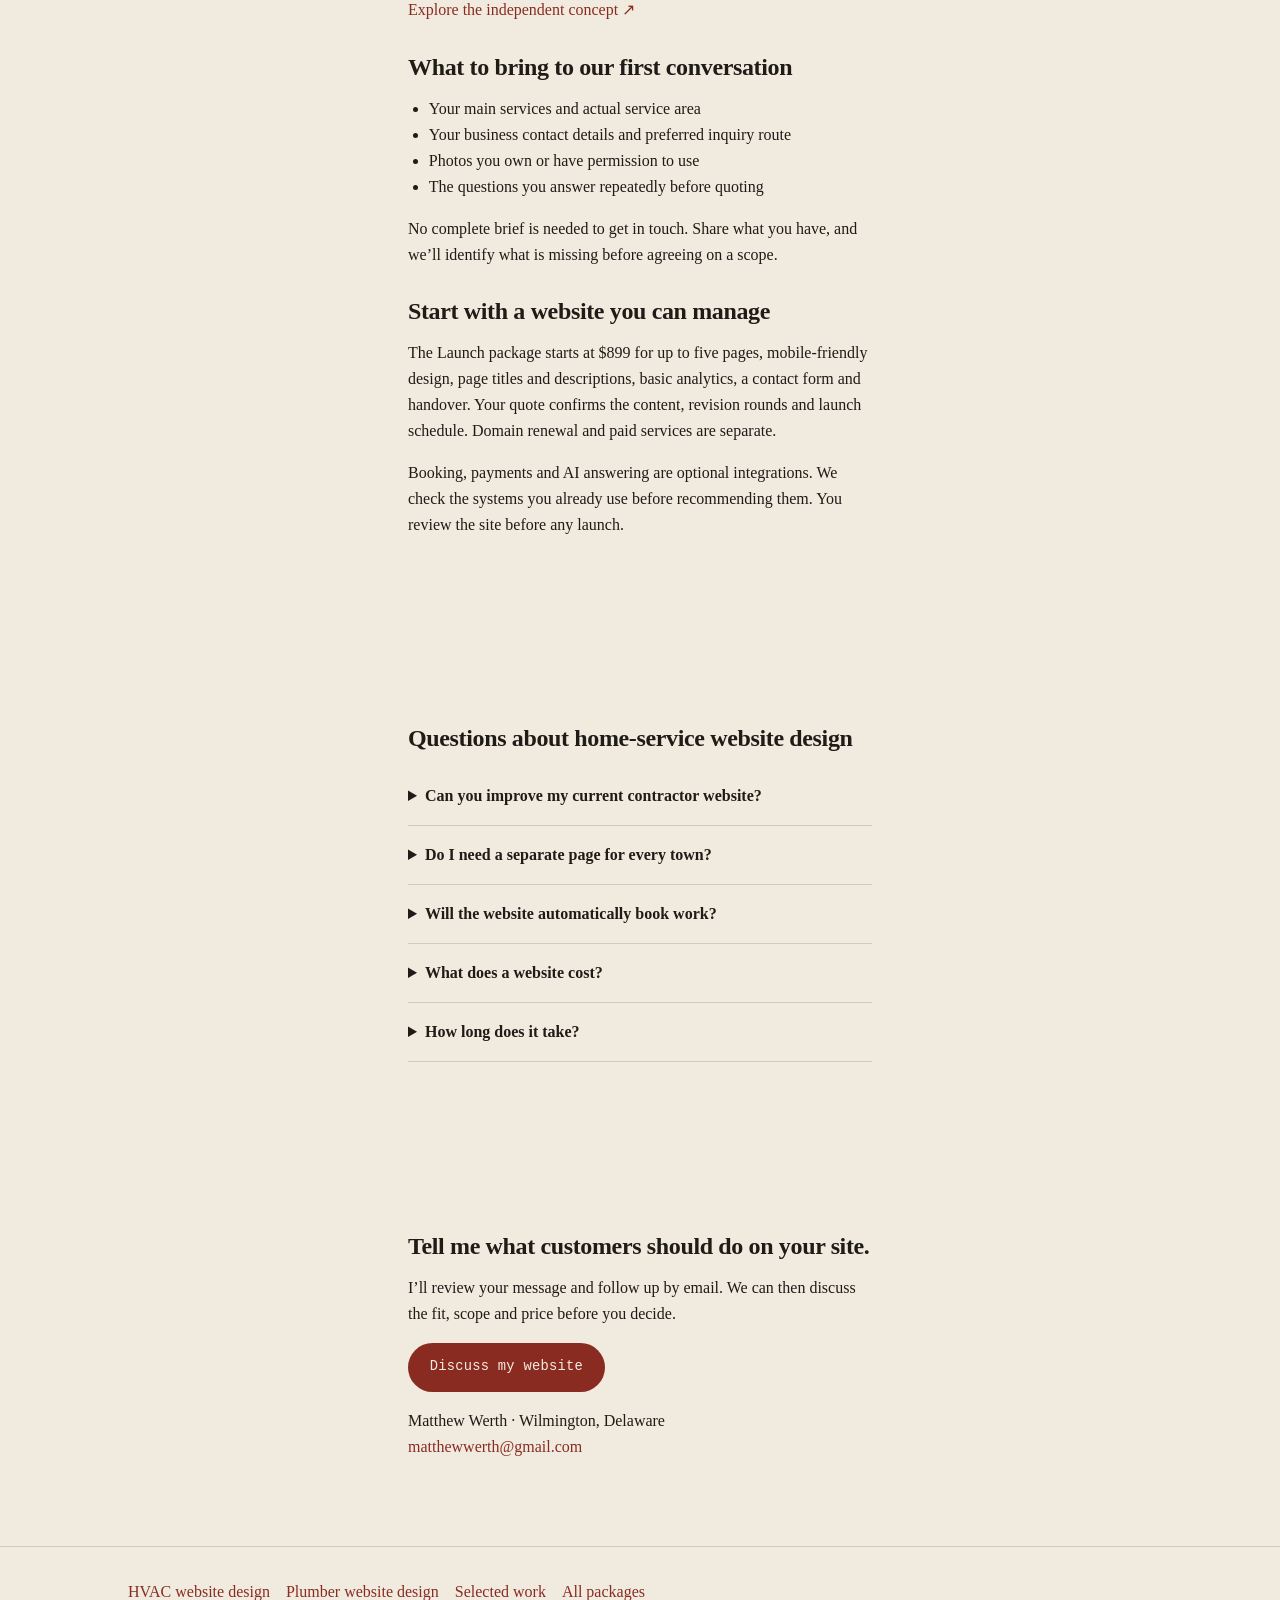
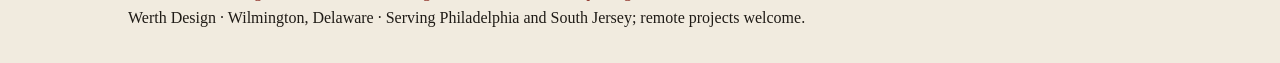
==== commit a0ff1119: "Prepare reviewed Werth Design website release Clarify offers and trade pages, add search metadata an" ====
--- a/for/home-services/index.html
+++ b/for/home-services/index.html
@@ -1,414 +1,15 @@
 <!DOCTYPE html>
-<html lang="en">
-<head>
-<meta charset="utf-8" />
-<meta name="viewport" content="width=device-width, initial-scale=1" />
-<title>Home Services Websites + AI That Answers Every Call — Wilmington, DE | Werth Design</title>
-<meta name="description" content="Fast websites and AI that answers every call for home & trade pros — HVAC, plumbing, electrical, roofing, landscaping — across Wilmington, the Brandywine Valley & South Jersey. Never lose a job to voicemail. Fixed prices from $899, no contracts." />
-<link rel="canonical" href="https://werth.design/for/home-services/" />
-<meta name="robots" content="index, follow" />
-<meta property="og:type" content="website" />
-<meta property="og:url" content="https://werth.design/for/home-services/" />
-<meta property="og:title" content="Never lose another job to a missed call — Websites + AI for the trades" />
-<meta property="og:description" content="Fast websites + AI that answers every call, texts back missed ones, and books the job at 2 a.m. For home & trade pros in Wilmington, the Brandywine Valley & South Jersey." />
-<meta property="og:image" content="https://werth.design/assets/og-image.png" />
-<meta name="twitter:card" content="summary_large_image" />
-<link rel="icon" type="image/svg+xml" href="/assets/favicon.svg" />
-<link rel="preconnect" href="https://fonts.googleapis.com" />
-<link rel="preconnect" href="https://fonts.gstatic.com" crossorigin />
-<link href="https://fonts.googleapis.com/css2?family=Fraunces:ital,opsz,wght@0,9..144,400..600;1,9..144,400..500&family=Newsreader:opsz,wght@6..72,320..500&family=Spline+Sans+Mono:wght@400;500;600&display=swap" rel="stylesheet" />
-<link rel="stylesheet" href="/assets/chatbot.css?v=6" />
-<script type="application/ld+json">
-{
-  "@context": "https://schema.org",
-  "@type": "Service",
-  "serviceType": "Website design and AI phone/chat answering for home service businesses",
-  "provider": { "@type": "LocalBusiness", "name": "Werth Design", "areaServed": ["Wilmington DE","Brandywine Valley","Chester County PA","South Jersey","Greater Philadelphia"], "url": "https://werth.design", "email": "matt@werth.design" },
-  "audience": { "@type": "Audience", "audienceType": "HVAC, plumbing, electrical, roofing, landscaping and other home & trade services" },
-  "offers": { "@type": "Offer", "priceCurrency": "USD", "price": "899", "description": "Starter website from $899; website with AI answering from $2,499. Fixed price, no contracts." }
-}
-</script>
-<style>
-  :root{
-    --paper:#f1ebdf; --paper-2:#ece4d4; --paper-deep:#e6ddc9; --card:#fbf7ee;
-    --ink:#1f1b16; --ink-soft:#4a4339; --ink-faint:#6b6253;
-    --oxblood:#8a2b22; --oxblood-dk:#6e2019; --brass:#a6803f; --brass-lt:#c2a061; --green:#2f9e5f;
-    --night:#1b1814; --hair:rgba(31,27,22,.16); --hair-2:rgba(31,27,22,.09);
-    --disp:"Fraunces",Georgia,serif; --text:"Newsreader",Georgia,serif; --mono:"Spline Sans Mono",ui-monospace,monospace;
-    --ease:cubic-bezier(.2,.65,.2,1);
-  }
-  *{box-sizing:border-box;margin:0;padding:0;}
-  html{scroll-behavior:smooth;-webkit-text-size-adjust:100%;}
-  body{background:var(--paper);color:var(--ink);font-family:var(--text);font-size:clamp(1.02rem,.5vw+.95rem,1.14rem);line-height:1.62;font-weight:380;-webkit-font-smoothing:antialiased;}
-  .wrap{max-width:1120px;margin:0 auto;padding:0 clamp(1.2rem,4vw,3rem);}
-  a{color:var(--oxblood);text-decoration:none;} a:hover{text-decoration:underline;}
-  strong{font-weight:560;color:inherit;}
-  h1,h2,h3{font-family:var(--disp);letter-spacing:-.015em;line-height:1.03;}
-  .btn{display:inline-flex;align-items:center;gap:.5em;font-family:var(--mono);font-size:.86rem;letter-spacing:.02em;font-weight:500;padding:.9em 1.5em;border-radius:100px;cursor:pointer;border:1px solid transparent;transition:transform .15s var(--ease),background .2s;text-decoration:none;}
-  .btn:hover{transform:translateY(-1px);text-decoration:none;}
-  .btn-cta{background:var(--oxblood);color:#f6ede0;}
-  .btn-cta:hover{background:var(--oxblood-dk);}
-  .btn-ghost{background:transparent;color:var(--ink);border-color:var(--hair);}
-  .btn-ghost:hover{border-color:var(--oxblood);color:var(--oxblood);}
-  .kicker{font-family:var(--mono);font-size:.74rem;letter-spacing:.18em;text-transform:uppercase;color:var(--oxblood);}
-
-  /* header */
-  header.lp{position:sticky;top:0;z-index:30;background:color-mix(in srgb,var(--paper) 90%,transparent);backdrop-filter:blur(8px);border-bottom:1px solid var(--hair);}
-  .lp-head{display:flex;align-items:center;justify-content:space-between;height:64px;}
-  .brand{display:flex;align-items:center;gap:.6rem;color:var(--ink);}
-  .brand:hover{text-decoration:none;}
-  .seal{width:38px;height:38px;border-radius:50%;background:var(--oxblood);color:#f3ecdf;display:grid;place-items:center;font-family:var(--disp);font-weight:600;font-size:1.25rem;border:1.5px solid var(--brass-lt);}
-  .brand b{font-family:var(--disp);font-weight:600;font-size:1.12rem;}
-  .brand small{display:block;font-family:var(--mono);font-size:.62rem;letter-spacing:.16em;text-transform:uppercase;color:var(--ink-faint);}
-
-  /* hero */
-  .hero{padding:clamp(2.6rem,6vw,4.6rem) 0 clamp(2rem,4vw,3rem);}
-  .hero h1{font-weight:560;font-size:clamp(2.4rem,6vw,4.1rem);max-width:16ch;}
-  .hero h1 em{color:var(--oxblood);font-style:italic;font-weight:500;}
-  .hero .sub{font-size:clamp(1.14rem,1.7vw,1.34rem);color:var(--ink-soft);margin-top:1.3rem;max-width:56ch;}
-  .hero-cta{display:flex;flex-wrap:wrap;gap:.8rem;margin-top:1.9rem;}
-  .trust-line{font-family:var(--mono);font-size:.76rem;letter-spacing:.02em;color:var(--ink-faint);margin-top:1.6rem;}
-  .trust-line b{color:var(--ink);font-weight:500;}
-  .trust-line .sep{color:var(--brass);margin:0 .45rem;}
-
-  /* pain band */
-  .pain{background:var(--night);color:var(--paper);padding:clamp(2.4rem,5vw,3.6rem) 0;}
-  .pain h2{color:#fff;font-weight:520;font-size:clamp(1.6rem,3vw,2.2rem);max-width:20ch;}
-  .pain h2 em{color:var(--brass-lt);font-style:italic;font-weight:500;}
-  .pain-grid{display:grid;grid-template-columns:repeat(4,1fr);gap:1.1rem;margin-top:1.8rem;}
-  .pain-stat .n{font-family:var(--disp);font-weight:560;font-size:clamp(1.9rem,3.4vw,2.7rem);color:var(--brass-lt);line-height:1;}
-  .pain-stat .l{margin-top:.5rem;font-size:.95rem;color:rgba(241,235,223,.78);line-height:1.35;}
-
-  /* sections */
-  section{padding:clamp(2.8rem,5.5vw,4.4rem) 0;}
-  .section-head{max-width:56ch;margin-bottom:clamp(1.8rem,3vw,2.6rem);}
-  .section-head h2{font-weight:520;font-size:clamp(1.7rem,3.4vw,2.5rem);margin:.5rem 0 .5rem;}
-  .section-head p{color:var(--ink-soft);}
-
-  /* feature list */
-  .feat{display:grid;grid-template-columns:1fr 1fr;gap:1.1rem;}
-  .fcard{background:var(--card);border:1px solid var(--hair);border-radius:12px;padding:1.4rem 1.5rem;transition:transform .3s var(--ease),box-shadow .3s;}
-  .fcard:hover{transform:translateY(-3px);box-shadow:0 22px 44px -34px rgba(31,27,22,.5);}
-  .fcard .ic{width:42px;height:42px;border-radius:10px;border:1px solid var(--hair);color:var(--oxblood);display:grid;place-items:center;margin-bottom:.9rem;}
-  .fcard .ic svg{width:22px;height:22px;}
-  .fcard h3{font-weight:520;font-size:1.22rem;}
-  .fcard p{color:var(--ink-soft);font-size:.99rem;margin-top:.4rem;}
-
-  /* proof */
-  .proof-box{background:var(--card);border:1px solid var(--hair);border-radius:16px;padding:clamp(1.6rem,3vw,2.4rem);display:flex;flex-wrap:wrap;align-items:center;justify-content:space-between;gap:1.4rem;}
-  .proof-box .t{max-width:44ch;}
-  .proof-box h3{font-weight:520;font-size:1.5rem;}
-  .proof-box p{color:var(--ink-soft);margin-top:.4rem;}
-  .proof-box .acts{display:flex;flex-wrap:wrap;gap:.7rem;}
-
-  /* why / trust cards */
-  .why{display:grid;grid-template-columns:repeat(3,1fr);gap:1rem;}
-  .wcard{padding:1.3rem 1.4rem;border:1px solid var(--hair);border-radius:12px;background:var(--paper);}
-  .wcard h3{font-weight:520;font-size:1.14rem;color:var(--oxblood);}
-  .wcard p{color:var(--ink-soft);font-size:.97rem;margin-top:.35rem;}
-
-  /* pricing */
-  .price-grid{display:grid;grid-template-columns:1fr 1fr;gap:1.2rem;max-width:760px;}
-  .price{background:var(--card);border:1px solid var(--hair);border-radius:14px;padding:1.6rem 1.7rem;position:relative;}
-  .price.best{border-color:color-mix(in srgb,var(--oxblood) 42%,var(--hair));box-shadow:0 24px 50px -36px rgba(31,27,22,.5);}
-  .price .flag{position:absolute;top:-.7rem;left:1.7rem;font-family:var(--mono);font-size:.62rem;letter-spacing:.08em;text-transform:uppercase;background:var(--oxblood);color:#f6ede0;padding:.3em .7em;border-radius:100px;}
-  .price .nm{font-family:var(--mono);font-size:.74rem;letter-spacing:.1em;text-transform:uppercase;color:var(--ink-faint);}
-  .price .amt{font-family:var(--disp);font-weight:560;font-size:2.3rem;margin:.3rem 0 .2rem;}
-  .price .amt span{font-size:.8rem;font-family:var(--mono);color:var(--ink-faint);font-weight:400;}
-  .price .for{color:var(--ink-soft);}
-  .price ul{list-style:none;margin:1rem 0 1.3rem;}
-  .price li{position:relative;padding-left:1.4rem;margin:.5rem 0;font-size:.98rem;color:var(--ink-soft);}
-  .price li::before{content:"✓";position:absolute;left:0;color:var(--green);font-family:var(--mono);font-size:.85rem;}
-  .price li strong{color:var(--ink);}
-
-  /* faq */
-  .faq details{border-bottom:1px solid var(--hair);padding:1.1rem 0;}
-  .faq summary{font-family:var(--disp);font-weight:500;font-size:1.16rem;cursor:pointer;list-style:none;display:flex;justify-content:space-between;gap:1rem;}
-  .faq summary::-webkit-details-marker{display:none;}
-  .faq summary::after{content:"+";color:var(--brass);font-family:var(--mono);transition:transform .2s;}
-  .faq details[open] summary::after{content:"–";}
-  .faq details p{color:var(--ink-soft);margin-top:.7rem;max-width:64ch;}
-
-  /* final cta + form */
-  .final{background:var(--night);color:var(--paper);border-radius:18px;padding:clamp(2rem,4vw,3.2rem);position:relative;overflow:hidden;}
-  .final::before{content:"";position:absolute;top:0;left:0;right:0;height:5px;background:linear-gradient(90deg,var(--oxblood),var(--brass));}
-  .final h2{color:#fff;font-weight:520;font-size:clamp(1.7rem,3.4vw,2.5rem);max-width:20ch;}
-  .final p{color:rgba(241,235,223,.82);margin-top:.7rem;max-width:52ch;}
-  .aform{margin-top:1.6rem;display:grid;grid-template-columns:1fr 1fr;gap:.7rem;max-width:620px;}
-  .aform input{background:rgba(241,235,223,.08);border:1px solid rgba(241,235,223,.22);border-radius:11px;padding:.8rem 1rem;font-family:var(--text);font-size:1rem;color:#fff;}
-  .aform input::placeholder{color:rgba(241,235,223,.5);}
-  .aform input:focus{outline:none;border-color:var(--brass-lt);}
-  .aform .full{grid-column:1 / -1;}
-  .aform button{grid-column:1 / -1;justify-content:center;}
-  .aform-ok{grid-column:1 / -1;color:var(--brass-lt);font-family:var(--mono);font-size:.9rem;}
-
-  footer.lp{padding:2.6rem 0 3.4rem;border-top:1px solid var(--hair);margin-top:clamp(2.5rem,5vw,4rem);font-family:var(--mono);font-size:.74rem;color:var(--ink-faint);display:flex;flex-wrap:wrap;justify-content:space-between;gap:.8rem;}
-  footer.lp a{color:var(--ink-faint);}
-
-  @media (max-width:820px){
-    .pain-grid{grid-template-columns:1fr 1fr;}
-    .feat,.why,.price-grid,.aform{grid-template-columns:1fr;}
-  }
-</style>
-</head>
-<body>
-
-<header class="lp">
-  <div class="wrap lp-head">
-    <a class="brand" href="/"><span class="seal">W</span><span><b>Werth Design</b><small>Websites &amp; AI</small></span></a>
-    <a class="btn btn-cta" href="#audit">Get a free audit</a>
-  </div>
-</header>
-
-<main>
-  <!-- HERO -->
-  <section class="hero">
-    <div class="wrap">
-      <p class="kicker">For home &amp; trade pros · Wilmington · Brandywine Valley · South Jersey</p>
-      <h1>Never lose another job to a <em>missed call.</em></h1>
-      <p class="sub">I build fast websites — with AI that <strong>answers every call, texts back the ones you miss, and books the job at 2&nbsp;a.m.</strong> — for HVAC, plumbing, electrical, roofing &amp; landscaping pros. So the work you earned doesn't ring through to the next guy.</p>
-      <div class="hero-cta">
-        <a class="btn btn-cta" href="#audit">Get a free audit <span aria-hidden="true">→</span></a>
-        <button class="btn btn-ghost" type="button" data-open-chat>Hear the AI answer</button>
-      </div>
-      <p class="trust-line"><b>Fixed prices from $899</b><span class="sep">·</span>No contracts<span class="sep">·</span>You own everything<span class="sep">·</span>A real person in Wilmington</p>
-    </div>
-  </section>
-
-  <!-- PAIN -->
-  <section class="pain">
-    <div class="wrap">
-      <h2>A missed call isn't a missed call. It's a booked job — <em>for someone else.</em></h2>
-      <div class="pain-grid">
-        <div class="pain-stat"><div class="n">1 in 5</div><div class="l">Shops that answer a new lead within the hour. Be the one that always does.</div></div>
-        <div class="pain-stat"><div class="n">78%</div><div class="l">Of customers hire whoever calls them back first.</div></div>
-        <div class="pain-stat"><div class="n">74%</div><div class="l">Of trade websites have no FAQ; 65% don't list hours; 43% don't list service areas.</div></div>
-        <div class="pain-stat"><div class="n">$0</div><div class="l">What a voicemail books while you're up a ladder.</div></div>
-      </div>
-    </div>
-  </section>
-
-  <!-- THE FIX -->
-  <section id="fix">
-    <div class="wrap">
-      <div class="section-head">
-        <p class="kicker">The fix</p>
-        <h2>What I build for the trades.</h2>
-        <p>Every piece maps to a job you're currently losing — not a feature nobody asked for.</p>
-      </div>
-      <div class="feat">
-        <div class="fcard">
-          <span class="ic" aria-hidden="true"><svg viewBox="0 0 24 24" fill="none" stroke="currentColor" stroke-width="1.6" stroke-linecap="round" stroke-linejoin="round"><path d="M4 5a2 2 0 0 1 2-2h2l2 5-2 1a12 12 0 0 0 5 5l1-2 5 2v2a2 2 0 0 1-2 2A16 16 0 0 1 4 5Z"/></svg></span>
-          <h3>24/7 AI call &amp; chat answering</h3>
-          <p>Every call and website chat answered, day or night. It books the job or takes the details — so nothing ever goes to voicemail again.</p>
-        </div>
-        <div class="fcard">
-          <span class="ic" aria-hidden="true"><svg viewBox="0 0 24 24" fill="none" stroke="currentColor" stroke-width="1.6" stroke-linecap="round" stroke-linejoin="round"><path d="M4 5h16v11H8l-4 3V5Z"/><path d="M8 10h8M8 13h5"/></svg></span>
-          <h3>Missed-call text-back</h3>
-          <p>Can't grab it? The caller instantly gets a friendly “we'll be right with you” text — before they thumb down to the next contractor.</p>
-        </div>
-        <div class="fcard">
-          <span class="ic" aria-hidden="true"><svg viewBox="0 0 24 24" fill="none" stroke="currentColor" stroke-width="1.6" stroke-linecap="round" stroke-linejoin="round"><path d="M5 3h14v18l-7-4-7 4V3Z"/><path d="M9 8h6M9 11h6"/></svg></span>
-          <h3>Instant quote &amp; lead forms</h3>
-          <p>Turn a homeowner scrolling at 11 p.m. into a booked estimate in your inbox — with the details you need to price it.</p>
-        </div>
-        <div class="fcard">
-          <span class="ic" aria-hidden="true"><svg viewBox="0 0 24 24" fill="none" stroke="currentColor" stroke-width="1.6" stroke-linecap="round" stroke-linejoin="round"><rect x="6" y="2" width="12" height="20" rx="2"/><path d="M11 18h2"/></svg></span>
-          <h3>One-tap mobile site</h3>
-          <p>Your customer is on a phone with a problem. A fast, click-to-call site gets you on the line before they've compared three others.</p>
-        </div>
-        <div class="fcard">
-          <span class="ic" aria-hidden="true"><svg viewBox="0 0 24 24" fill="none" stroke="currentColor" stroke-width="1.6" stroke-linecap="round" stroke-linejoin="round"><path d="M12 21s-7-4.5-7-10a7 7 0 0 1 14 0c0 5.5-7 10-7 10Z"/><circle cx="12" cy="11" r="2.4"/></svg></span>
-          <h3>Service-area &amp; FAQ pages</h3>
-          <p>Answer the questions — and rank for the towns — before a customer even asks. Closes the exact gaps most trade sites leave wide open.</p>
-        </div>
-        <div class="fcard">
-          <span class="ic" aria-hidden="true"><svg viewBox="0 0 24 24" fill="none" stroke="currentColor" stroke-width="1.6" stroke-linecap="round" stroke-linejoin="round"><path d="M12 3l2.5 5.5L20 9l-4 4 1 6-5-3-5 3 1-6-4-4 5.5-.5Z"/></svg></span>
-          <h3>Reviews on autopilot</h3>
-          <p>Nudge happy customers for a Google review, and reply to every one with AI — 80% of people favor businesses that answer their reviews.</p>
-        </div>
-      </div>
-    </div>
-  </section>
-
-  <!-- PROOF -->
-  <section id="proof">
-    <div class="wrap">
-      <div class="proof-box">
-        <div class="t">
-          <p class="kicker">Don't take my word for it</p>
-          <h3>Talk to the AI right now.</h3>
-          <p>The assistant in the corner is the same kind I'd put on your phone and your site — ask it anything, or watch it turn a nasty 1-star review into a calm, professional reply.</p>
-        </div>
-        <div class="acts">
-          <button class="btn btn-cta" type="button" data-open-chat>Chat with the AI</button>
-          <a class="btn btn-ghost" href="/tools/review-responder.html">See Review Responder →</a>
-        </div>
-      </div>
-    </div>
-  </section>
-
-  <!-- WHY -->
-  <section id="why">
-    <div class="wrap">
-      <div class="section-head">
-        <p class="kicker">Why me</p>
-        <h2>Built like you'd want a contractor to work.</h2>
-        <p>You've been burned by agencies and buzzwords. So here's the deal, in plain English.</p>
-      </div>
-      <div class="why">
-        <div class="wcard"><h3>No contracts</h3><p>Cancel anytime. I earn the next month, every month.</p></div>
-        <div class="wcard"><h3>Fixed price, upfront</h3><p>You get a real number before I write a line of code. No surprises, no hourly meter.</p></div>
-        <div class="wcard"><h3>You own everything</h3><p>The site, the domain, the code — all yours. No hostage situations.</p></div>
-        <div class="wcard"><h3>A real person</h3><p>I'm Matt, in Wilmington. You text me, not a ticket queue in another time zone.</p></div>
-        <div class="wcard"><h3>Live in ~2–3 weeks</h3><p>Fast to launch. The AI answering can go live even sooner.</p></div>
-        <div class="wcard"><h3>Built to get found</h3><p>Fast, mobile-first, and set up for Google — so the phone actually rings.</p></div>
-      </div>
-    </div>
-  </section>
-
-  <!-- PRICING -->
-  <section id="pricing">
-    <div class="wrap">
-      <div class="section-head">
-        <p class="kicker">Pricing</p>
-        <h2>Most studios start around $2,500. I start at $899.</h2>
-        <p>Same craft, none of the bloat. Fixed price, no contracts — a real quote after a quick call.</p>
-      </div>
-      <div class="price-grid">
-        <div class="price">
-          <p class="nm">Launch</p>
-          <p class="amt"><span>from</span> $899</p>
-          <p class="for">Get online, properly.</p>
-          <ul>
-            <li>Fast, mobile-first site built to convert</li>
-            <li>Click-to-call, quote form, service-area &amp; FAQ pages</li>
-            <li>Set up for Google + your Business Profile</li>
-            <li>Live in ~2–3 weeks</li>
-          </ul>
-          <a class="btn btn-ghost" href="#audit">Start here</a>
-        </div>
-        <div class="price best">
-          <span class="flag">Most chosen</span>
-          <p class="nm">Grow</p>
-          <p class="amt"><span>from</span> $2,499</p>
-          <p class="for">Never miss a job again.</p>
-          <ul>
-            <li>Everything in Launch</li>
-            <li><strong>24/7 AI answering + missed-call text-back</strong></li>
-            <li>Automated reviews + AI replies</li>
-            <li>Deeper SEO &amp; conversion design</li>
-          </ul>
-          <a class="btn btn-cta" href="#audit">Let's build it</a>
-        </div>
-      </div>
-    </div>
-  </section>
-
-  <!-- FAQ -->
-  <section id="faq">
-    <div class="wrap">
-      <div class="section-head"><p class="kicker">Straight answers</p><h2>The questions every owner asks.</h2></div>
-      <div class="faq">
-        <details open><summary>I already have a website.</summary><p>Good — send it over and I'll audit it free, then tell you exactly what's costing you calls. Often it's a fix, not a rebuild, and I'll say so honestly.</p></details>
-        <details><summary>Do I really need the AI?</summary><p>If you ever miss calls — on a job, after hours, on a weekend — then yes. It pays for itself the first job it saves from going to voicemail (and your competitor).</p></details>
-        <details><summary>How fast can this be live?</summary><p>A Launch site is typically ~2–3 weeks. The AI answering can often go live sooner, since it works alongside whatever site you have now.</p></details>
-        <details><summary>Any contracts or lock-in?</summary><p>None. Fixed price up front, month-to-month on anything ongoing, and you own the site, domain, and code outright.</p></details>
-        <details><summary>Where do you work?</summary><p>Websites for the trades across Wilmington, the Brandywine Valley, Chester County, and South Jersey. The AI tools I can set up for shops anywhere.</p></details>
-      </div>
-    </div>
-  </section>
-
-  <!-- FINAL CTA -->
-  <section id="audit">
-    <div class="wrap">
-      <div class="final">
-        <h2>Stop feeding jobs to voicemail.</h2>
-        <p>Tell me your trade and your site (if you have one). I'll send back a free, no-pressure audit of what's costing you calls — and what I'd fix first.</p>
-        <form class="aform" id="auditForm">
-          <input type="text" name="business" id="af-biz" placeholder="Business name" autocomplete="organization" required />
-          <input type="text" name="trade" id="af-trade" placeholder="Your trade (e.g. HVAC)" />
-          <input type="email" name="email" id="af-email" class="full" placeholder="Email or phone to reach you" autocomplete="email" required />
-          <input type="url" name="website" id="af-site" class="full" placeholder="Current website (optional)" />
-          <button class="btn btn-cta" type="submit">Get my free audit →</button>
-          <p class="aform-ok" id="af-ok" hidden>Got it — I'll be in touch within a day. Thanks for reaching out. ✦</p>
-        </form>
-      </div>
-    </div>
-  </section>
-</main>
-
-<footer class="lp">
-  <div class="wrap lp-head" style="height:auto;flex-wrap:wrap;">
-    <span>Werth Design · Wilmington, Delaware · <a href="mailto:matt@werth.design">matt@werth.design</a></span>
-    <span><a href="/">← Back to werth.design</a></span>
-  </div>
-</footer>
-
-<!-- ====================== AI CHAT DEMO (Raven) ====================== -->
-<div class="wren" id="wren">
-  <button class="wren-launch" id="wren-launch" aria-expanded="false" aria-controls="wren-panel" aria-label="Open the studio assistant">
-    <span class="wren-launch-icon" aria-hidden="true">
-      <svg viewBox="0 0 24 24" width="22" height="22" fill="none" stroke="currentColor" stroke-width="1.7" stroke-linecap="round" stroke-linejoin="round">
-        <path d="M21 11.5a8.5 8.5 0 0 1-12.4 7.5L3 20.5l1.5-5.4A8.5 8.5 0 1 1 21 11.5Z"/>
-        <path d="M8.5 10.5h7M8.5 13.5h4.5"/>
-      </svg>
-    </span>
-    <span class="wren-launch-label">Ask the studio</span>
-    <span class="wren-launch-dot" aria-hidden="true"></span>
-  </button>
-
-  <section class="wren-panel" id="wren-panel" role="dialog" aria-modal="false" aria-labelledby="wren-title" hidden>
-    <header class="wren-head">
-      <span class="wren-avatar" aria-hidden="true">R</span>
-      <div class="wren-id">
-        <p class="wren-name" id="wren-title">Raven <span class="wren-badge">AI demo</span></p>
-        <p class="wren-sub"><span class="wren-status-dot" aria-hidden="true"></span> Werth Design's studio assistant</p>
-      </div>
-      <button class="wren-close" id="wren-close" aria-label="Close chat">
-        <svg viewBox="0 0 24 24" width="18" height="18" fill="none" stroke="currentColor" stroke-width="1.8" stroke-linecap="round"><path d="M6 6l12 12M18 6L6 18"/></svg>
-      </button>
-    </header>
-
-    <div class="wren-log" id="wren-log" role="log" aria-live="polite"></div>
-
-    <div class="wren-quick" id="wren-quick" aria-label="Suggested questions"></div>
-
-    <form class="wren-form" id="wren-form" autocomplete="off">
-      <input class="wren-input" id="wren-input" type="text" placeholder="Type a message…" aria-label="Type a message to Raven" maxlength="280" />
-      <button class="wren-send" type="submit" aria-label="Send">
-        <svg viewBox="0 0 24 24" width="18" height="18" fill="none" stroke="currentColor" stroke-width="1.8" stroke-linecap="round" stroke-linejoin="round"><path d="M4 12l16-7-7 16-2.5-6.5L4 12Z"/></svg>
-      </button>
-    </form>
-    <p class="wren-foot">A live demo of the kind of assistant I build for clients.</p>
-  </section>
-</div>
-
-<script src="/assets/chatbot.js?v=13" defer></script>
-<script>
-  (function(){
-    var f = document.getElementById('auditForm');
-    if(!f) return;
-    f.addEventListener('submit', function(e){
-      e.preventDefault();
-      var biz=document.getElementById('af-biz').value.trim();
-      var email=document.getElementById('af-email').value.trim();
-      if(!biz||!email){ return; }
-      var btn=f.querySelector('button'); btn.disabled=true; btn.textContent='Sending…';
-      fetch('https://formspree.io/f/xeebokgb',{
-        method:'POST', headers:{'Accept':'application/json','Content-Type':'application/json'},
-        body: JSON.stringify({
-          _subject:'Home-services audit request: '+biz,
-          business:biz, trade:document.getElementById('af-trade').value.trim(),
-          email:email, website:document.getElementById('af-site').value.trim(),
-          source:'/for/home-services'
-        })
-      }).then(function(r){
-        if(r.ok){ ['af-biz','af-trade','af-email','af-site'].forEach(function(id){document.getElementById(id).style.display='none';}); btn.style.display='none'; document.getElementById('af-ok').hidden=false; }
-        else { btn.disabled=false; btn.textContent='Get my free audit →'; }
-      }).catch(function(){ btn.disabled=false; btn.textContent='Get my free audit →'; });
-    });
-  })();
-</script>
-</body>
-</html>
+<html lang="en"><head><meta charset="utf-8" /><meta name="viewport" content="width=device-width, initial-scale=1" />
+<title>Websites for Home-Service Businesses | Wilmington, DE | Werth Design</title><meta name="description" content="Home-service website design for businesses in Wilmington, Philadelphia and South Jersey. Custom websites from $899, clear inquiry forms and direct support from Matthew Werth." />
+<link rel="canonical" href="https://werth.design/for/home-services/" /><meta name="robots" content="index, follow, max-image-preview:large" />
+<meta property="og:type" content="website" /><meta property="og:site_name" content="Werth Design" /><meta property="og:url" content="https://werth.design/for/home-services/" />
+<meta property="og:title" content="Websites for Home-Service Businesses | Wilmington, DE | Werth Design" /><meta property="og:description" content="Home-service website design for businesses in Wilmington, Philadelphia and South Jersey. Custom websites from $899, clear inquiry forms and direct support from Matthew Werth." /><meta property="og:image" content="https://werth.design/assets/og-image.png" /><meta name="twitter:card" content="summary_large_image" />
+<link rel="icon" href="/assets/favicon.svg" /><link rel="stylesheet" href="/assets/service-pages.css?v=1" />
+<script type="application/ld+json">{"@context": "https://schema.org", "@graph": [{"@type": "ProfessionalService", "@id": "https://werth.design/#business", "name": "Werth Design", "url": "https://werth.design/", "email": "matthewwerth@gmail.com", "founder": {"@type": "Person", "name": "Matthew Werth"}, "areaServed": ["Wilmington, Delaware", "Philadelphia, Pennsylvania", "South Jersey"]}, {"@type": "Service", "@id": "https://werth.design/for/home-services/#service", "name": "Home-service website design", "url": "https://werth.design/for/home-services/", "serviceType": "Home-service website design", "provider": {"@id": "https://werth.design/#business"}, "audience": {"@type": "Audience", "audienceType": "Home-service businesses"}, "offers": {"@type": "Offer", "url": "https://werth.design/#pricing", "priceCurrency": "USD", "price": "899", "description": "Launch websites start at $899 for up to five custom pages, mobile-friendly design, basic search setup, a contact form and handover. The quote confirms content responsibilities, revisions and scope. Domain renewal, paid services, booking, payments and AI cost extra."}}, {"@type": "BreadcrumbList", "itemListElement": [{"@type": "ListItem", "position": 1, "name": "Werth Design", "item": "https://werth.design/"}, {"@type": "ListItem", "position": 2, "name": "Home-service website design", "item": "https://werth.design/for/home-services/"}]}, {"@type": "FAQPage", "mainEntity": [{"@type": "Question", "name": "Can you improve my current contractor website?", "acceptedAnswer": {"@type": "Answer", "text": "Yes. Share its URL and the change you need. A focused improvement starts at $299, with scope and access requirements confirmed before work begins."}}, {"@type": "Question", "name": "Do I need a separate page for every town?", "acceptedAnswer": {"@type": "Answer", "text": "Start with accurate service-area information and useful pages for distinct services. A town page should have a real purpose and specific information, rather than repeating the same copy with a new place name."}}, {"@type": "Question", "name": "Will the website automatically book work?", "acceptedAnswer": {"@type": "Answer", "text": "The starting website includes an inquiry form. Scheduling, payments and AI answering need separate integrations and a confirmed scope; a submitted inquiry does not confirm a booking."}}, {"@type": "Question", "name": "What does a website cost?", "acceptedAnswer": {"@type": "Answer", "text": "Launch websites start at $899 for up to five custom pages, mobile-friendly design, basic search setup, a contact form and handover. The quote confirms content responsibilities, revisions and scope. Domain renewal, paid services, booking, payments and AI cost extra."}}, {"@type": "Question", "name": "How long does it take?", "acceptedAnswer": {"@type": "Answer", "text": "A Launch website usually takes 2–3 weeks once content and access are ready. Matthew confirms availability and milestones before work starts."}}]}]}</script></head>
+<body><a class="skip-link" href="#main">Skip to content</a><header class="lp"><div class="wrap lp-head"><a class="brand" href="/"><span class="seal" aria-hidden="true">W</span><b>Werth Design</b></a><a href="/#pricing">Pricing</a></div></header>
+<main id="main"><section class="hero"><div class="wrap"><p class="kicker">Home-service website design · Wilmington, DE</p><h1>Make it easy to understand your services <em>and ask for a quote.</em></h1><p class="sub">Website design for contractors and home-service businesses in Wilmington, Philadelphia and South Jersey. I’m Matthew Werth. I help you organize your services, explain where you work and give customers a clear next step on their phone.</p><div class="hero-cta"><a class="btn btn-cta" href="/?service=home-services#contact">Discuss my website</a><a class="btn btn-ghost" href="#approach">See what’s included</a></div><p class="trust-line">Websites from <b>$899</b> · Fixed quote before work begins · Work directly with Matthew</p></div></section>
+<section id="approach"><div class="wrap"><div class="section-head"><p class="kicker">Designed around your customers</p><h2>A clear path from question to inquiry.</h2></div><div class="feat"><article class="fcard"><h3>Explain what you do</h3><p>Separate your main services so a homeowner can find the right one quickly. Use your own project photos, a clear description of the work and the questions customers ask before calling.</p></article><article class="fcard"><h3>Make your service area clear</h3><p>List the towns or counties you actually serve and explain any limits. A visitor should be able to tell whether to contact you without searching through several pages.</p></article><article class="fcard"><h3>Ask for useful quote details</h3><p>A request can collect the service needed, location and a short description. We agree which details your team needs and test where inquiries arrive before launch.</p></article><article class="fcard"><h3>Support your follow-up</h3><p>A website request is the start of a conversation. Set expectations about when and how your team replies, and distinguish an inquiry from a confirmed appointment.</p></article></div></div></section>
+<section><div class="wrap page-copy"><h2>See a relevant design concept</h2><p>The Evergreen Waste Services concept explores service information and a demonstration customer account. It is an independent concept, not an endorsement or a live customer system.</p><a href="https://werth-code.github.io/concepts/evergreen-waste/" target="_blank" rel="noopener">Explore the independent concept ↗</a><h2>What to bring to our first conversation</h2><ul><li>Your main services and actual service area</li><li>Your business contact details and preferred inquiry route</li><li>Photos you own or have permission to use</li><li>The questions you answer repeatedly before quoting</li></ul><p>No complete brief is needed to get in touch. Share what you have, and we’ll identify what is missing before agreeing on a scope.</p><h2>Start with a website you can manage</h2><p>The Launch package starts at $899 for up to five pages, mobile-friendly design, page titles and descriptions, basic analytics, a contact form and handover. Your quote confirms the content, revision rounds and launch schedule. Domain renewal and paid services are separate.</p><p>Booking, payments and AI answering are optional integrations. We check the systems you already use before recommending them. You review the site before any launch.</p></div></section>
+<section><div class="wrap page-copy service-faq"><h2>Questions about home-service website design</h2><details><summary>Can you improve my current contractor website?</summary><p>Yes. Share its URL and the change you need. A focused improvement starts at $299, with scope and access requirements confirmed before work begins.</p></details><details><summary>Do I need a separate page for every town?</summary><p>Start with accurate service-area information and useful pages for distinct services. A town page should have a real purpose and specific information, rather than repeating the same copy with a new place name.</p></details><details><summary>Will the website automatically book work?</summary><p>The starting website includes an inquiry form. Scheduling, payments and AI answering need separate integrations and a confirmed scope; a submitted inquiry does not confirm a booking.</p></details><details><summary>What does a website cost?</summary><p>Launch websites start at $899 for up to five custom pages, mobile-friendly design, basic search setup, a contact form and handover. The quote confirms content responsibilities, revisions and scope. Domain renewal, paid services, booking, payments and AI cost extra.</p></details><details><summary>How long does it take?</summary><p>A Launch website usually takes 2–3 weeks once content and access are ready. Matthew confirms availability and milestones before work starts.</p></details></div></section>
+<section><div class="wrap page-copy"><h2>Tell me what customers should do on your site.</h2><p>I’ll review your message and follow up by email. We can then discuss the fit, scope and price before you decide.</p><a class="btn btn-cta" href="/?service=home-services#contact">Discuss my website</a><p>Matthew Werth · Wilmington, Delaware<br /><a href="mailto:matthewwerth@gmail.com">matthewwerth@gmail.com</a></p></div></section></main>
+<footer><div class="wrap"><nav class="related" aria-label="Related services"><a href="/for/hvac/">HVAC website design</a><a href="/for/plumbers/">Plumber website design</a><a href="/#work">Selected work</a><a href="/#pricing">All packages</a></nav><p>Werth Design · Wilmington, Delaware · Serving Philadelphia and South Jersey; remote projects welcome.</p></div></footer></body></html>
--- a/assets/service-pages.css
+++ b/assets/service-pages.css
@@ -0,0 +1,102 @@
+
+  :root{
+    --paper:#f1ebdf; --paper-2:#ece4d4; --paper-deep:#e6ddc9; --card:#fbf7ee;
+    --ink:#1f1b16; --ink-soft:#4a4339; --ink-faint:#6b6253;
+    --oxblood:#8a2b22; --oxblood-dk:#6e2019; --brass:#a6803f; --brass-lt:#c2a061; --green:#2f9e5f;
+    --night:#1b1814; --hair:rgba(31,27,22,.16); --hair-2:rgba(31,27,22,.09);
+    --disp:"Fraunces",Georgia,serif; --text:"Newsreader",Georgia,serif; --mono:"Spline Sans Mono",ui-monospace,monospace;
+    --ease:cubic-bezier(.2,.65,.2,1);
+  }
+  *{box-sizing:border-box;margin:0;padding:0;}
+  html{scroll-behavior:smooth;-webkit-text-size-adjust:100%;}
+  body{background:var(--paper);color:var(--ink);font-family:var(--text);font-size:clamp(1.02rem,.5vw+.95rem,1.14rem);line-height:1.62;font-weight:380;-webkit-font-smoothing:antialiased;}
+  .wrap{max-width:1120px;margin:0 auto;padding:0 clamp(1.2rem,4vw,3rem);}
+  a{color:var(--oxblood);text-decoration:none;} a:hover{text-decoration:underline;}
+  strong{font-weight:560;color:inherit;}
+  h1,h2,h3{font-family:var(--disp);letter-spacing:-.015em;line-height:1.03;}
+  .btn{display:inline-flex;align-items:center;gap:.5em;font-family:var(--mono);font-size:.86rem;letter-spacing:.02em;font-weight:500;padding:.9em 1.5em;border-radius:100px;cursor:pointer;border:1px solid transparent;transition:transform .15s var(--ease),background .2s;text-decoration:none;}
+  .btn:hover{transform:translateY(-1px);text-decoration:none;}
+  .btn-cta{background:var(--oxblood);color:#f6ede0;}
+  .btn-cta:hover{background:var(--oxblood-dk);}
+  .btn-ghost{background:transparent;color:var(--ink);border-color:var(--hair);}
+  .btn-ghost:hover{border-color:var(--oxblood);color:var(--oxblood);}
+  .kicker{font-family:var(--mono);font-size:.74rem;letter-spacing:.18em;text-transform:uppercase;color:var(--oxblood);}
+  header.lp{position:sticky;top:0;z-index:30;background:color-mix(in srgb,var(--paper) 90%,transparent);backdrop-filter:blur(8px);border-bottom:1px solid var(--hair);}
+  .lp-head{display:flex;align-items:center;justify-content:space-between;height:64px;}
+  .brand{display:flex;align-items:center;gap:.6rem;color:var(--ink);}
+  .brand:hover{text-decoration:none;}
+  .seal{width:38px;height:38px;border-radius:50%;background:var(--oxblood);color:#f3ecdf;display:grid;place-items:center;font-family:var(--disp);font-weight:600;font-size:1.25rem;border:1.5px solid var(--brass-lt);}
+  .brand b{font-family:var(--disp);font-weight:600;font-size:1.12rem;}
+  .brand small{display:block;font-family:var(--mono);font-size:.62rem;letter-spacing:.16em;text-transform:uppercase;color:var(--ink-faint);}
+  .hero{padding:clamp(2.6rem,6vw,4.6rem) 0 clamp(2rem,4vw,3rem);}
+  .hero h1{font-weight:560;font-size:clamp(2.3rem,5.8vw,4rem);max-width:17ch;}
+  .hero h1 em{color:var(--oxblood);font-style:italic;font-weight:500;}
+  .hero .sub{font-size:clamp(1.14rem,1.7vw,1.34rem);color:var(--ink-soft);margin-top:1.3rem;max-width:56ch;}
+  .hero-cta{display:flex;flex-wrap:wrap;gap:.8rem;margin-top:1.9rem;}
+  .trust-line{font-family:var(--mono);font-size:.76rem;letter-spacing:.02em;color:var(--ink-faint);margin-top:1.6rem;}
+  .trust-line b{color:var(--ink);font-weight:500;}
+  .trust-line .sep{color:var(--brass);margin:0 .45rem;}
+  .pain{background:var(--night);color:var(--paper);padding:clamp(2.4rem,5vw,3.6rem) 0;}
+  .pain h2{color:#fff;font-weight:520;font-size:clamp(1.6rem,3vw,2.2rem);max-width:22ch;}
+  .pain h2 em{color:var(--brass-lt);font-style:italic;font-weight:500;}
+  .pain-grid{display:grid;grid-template-columns:repeat(4,1fr);gap:1.1rem;margin-top:1.8rem;}
+  .pain-stat .n{font-family:var(--disp);font-weight:560;font-size:clamp(1.9rem,3.4vw,2.7rem);color:var(--brass-lt);line-height:1;}
+  .pain-stat .l{margin-top:.5rem;font-size:.95rem;color:rgba(241,235,223,.78);line-height:1.35;}
+  section{padding:clamp(2.8rem,5.5vw,4.4rem) 0;}
+  .section-head{max-width:56ch;margin-bottom:clamp(1.8rem,3vw,2.6rem);}
+  .section-head h2{font-weight:520;font-size:clamp(1.7rem,3.4vw,2.5rem);margin:.5rem 0 .5rem;}
+  .section-head p{color:var(--ink-soft);}
+  .feat{display:grid;grid-template-columns:1fr 1fr;gap:1.1rem;}
+  .fcard{background:var(--card);border:1px solid var(--hair);border-radius:12px;padding:1.4rem 1.5rem;transition:transform .3s var(--ease),box-shadow .3s;}
+  .fcard:hover{transform:translateY(-3px);box-shadow:0 22px 44px -34px rgba(31,27,22,.5);}
+  .fcard .ic{width:42px;height:42px;border-radius:10px;border:1px solid var(--hair);color:var(--oxblood);display:grid;place-items:center;margin-bottom:.9rem;}
+  .fcard .ic svg{width:22px;height:22px;}
+  .fcard h3{font-weight:520;font-size:1.22rem;}
+  .fcard p{color:var(--ink-soft);font-size:.99rem;margin-top:.4rem;}
+  .proof-box{background:var(--card);border:1px solid var(--hair);border-radius:16px;padding:clamp(1.6rem,3vw,2.4rem);display:flex;flex-wrap:wrap;align-items:center;justify-content:space-between;gap:1.4rem;}
+  .proof-box .t{max-width:44ch;}
+  .proof-box h3{font-weight:520;font-size:1.5rem;}
+  .proof-box p{color:var(--ink-soft);margin-top:.4rem;}
+  .proof-box .acts{display:flex;flex-wrap:wrap;gap:.7rem;}
+  .why{display:grid;grid-template-columns:repeat(3,1fr);gap:1rem;}
+  .wcard{padding:1.3rem 1.4rem;border:1px solid var(--hair);border-radius:12px;background:var(--paper);}
+  .wcard h3{font-weight:520;font-size:1.14rem;color:var(--oxblood);}
+  .wcard p{color:var(--ink-soft);font-size:.97rem;margin-top:.35rem;}
+  .price-grid{display:grid;grid-template-columns:1fr 1fr;gap:1.2rem;max-width:760px;}
+  .price{background:var(--card);border:1px solid var(--hair);border-radius:14px;padding:1.6rem 1.7rem;position:relative;}
+  .price.best{border-color:color-mix(in srgb,var(--oxblood) 42%,var(--hair));box-shadow:0 24px 50px -36px rgba(31,27,22,.5);}
+  .price .flag{position:absolute;top:-.7rem;left:1.7rem;font-family:var(--mono);font-size:.62rem;letter-spacing:.08em;text-transform:uppercase;background:var(--oxblood);color:#f6ede0;padding:.3em .7em;border-radius:100px;}
+  .price .nm{font-family:var(--mono);font-size:.74rem;letter-spacing:.1em;text-transform:uppercase;color:var(--ink-faint);}
+  .price .amt{font-family:var(--disp);font-weight:560;font-size:2.3rem;margin:.3rem 0 .2rem;}
+  .price .amt span{font-size:.8rem;font-family:var(--mono);color:var(--ink-faint);font-weight:400;}
+  .price .for{color:var(--ink-soft);}
+  .price ul{list-style:none;margin:1rem 0 1.3rem;}
+  .price li{position:relative;padding-left:1.4rem;margin:.5rem 0;font-size:.98rem;color:var(--ink-soft);}
+  .price li::before{content:"✓";position:absolute;left:0;color:var(--green);font-family:var(--mono);font-size:.85rem;}
+  .price li strong{color:var(--ink);}
+  .faq details{border-bottom:1px solid var(--hair);padding:1.1rem 0;}
+  .faq summary{font-family:var(--disp);font-weight:500;font-size:1.16rem;cursor:pointer;list-style:none;display:flex;justify-content:space-between;gap:1rem;}
+  .faq summary::-webkit-details-marker{display:none;}
+  .faq summary::after{content:"+";color:var(--brass);font-family:var(--mono);transition:transform .2s;}
+  .faq details[open] summary::after{content:"–";}
+  .faq details p{color:var(--ink-soft);margin-top:.7rem;max-width:64ch;}
+  .final{background:var(--night);color:var(--paper);border-radius:18px;padding:clamp(2rem,4vw,3.2rem);position:relative;overflow:hidden;}
+  .final::before{content:"";position:absolute;top:0;left:0;right:0;height:5px;background:linear-gradient(90deg,var(--oxblood),var(--brass));}
+  .final h2{color:#fff;font-weight:520;font-size:clamp(1.7rem,3.4vw,2.5rem);max-width:20ch;}
+  .final p{color:rgba(241,235,223,.82);margin-top:.7rem;max-width:52ch;}
+  .aform{margin-top:1.6rem;display:grid;grid-template-columns:1fr 1fr;gap:.7rem;max-width:620px;}
+  .aform input{background:rgba(241,235,223,.08);border:1px solid rgba(241,235,223,.22);border-radius:11px;padding:.8rem 1rem;font-family:var(--text);font-size:1rem;color:#fff;}
+  .aform input::placeholder{color:rgba(241,235,223,.5);}
+  .aform input:focus{outline:none;border-color:var(--brass-lt);}
+  .aform .full{grid-column:1 / -1;}
+  .aform button{grid-column:1 / -1;justify-content:center;}
+  .aform-ok{grid-column:1 / -1;color:var(--brass-lt);font-family:var(--mono);font-size:.9rem;}
+  footer.lp{padding:2.6rem 0 3.4rem;border-top:1px solid var(--hair);margin-top:clamp(2.5rem,5vw,4rem);font-family:var(--mono);font-size:.74rem;color:var(--ink-faint);}
+  footer.lp a{color:var(--ink-faint);}
+  .foot-row{display:flex;flex-wrap:wrap;justify-content:space-between;gap:.8rem;}
+  @media (max-width:820px){
+    .pain-grid{grid-template-columns:1fr 1fr;}
+    .feat,.why,.price-grid,.aform{grid-template-columns:1fr;}
+  }
+
+.skip-link{position:absolute;left:1rem;top:-6rem;background:#fff;padding:1rem;z-index:100}.skip-link:focus{top:1rem}a:focus-visible,summary:focus-visible{outline:3px solid var(--oxblood);outline-offset:4px}.page-copy{max-width:70ch}.page-copy p,.page-copy ul{margin:1rem 0}.page-copy ul{padding-left:1.3rem}.page-copy h2{margin:2rem 0 1rem}.page-copy h3{margin:1.4rem 0 .5rem}.service-faq details{padding:1rem 0;border-bottom:1px solid var(--hair)}.service-faq summary{cursor:pointer;font-weight:600}.related{display:flex;flex-wrap:wrap;gap:1rem}footer{padding:2rem 0;border-top:1px solid var(--hair)}@media(prefers-reduced-motion:reduce){html{scroll-behavior:auto}*{transition:none!important}}
